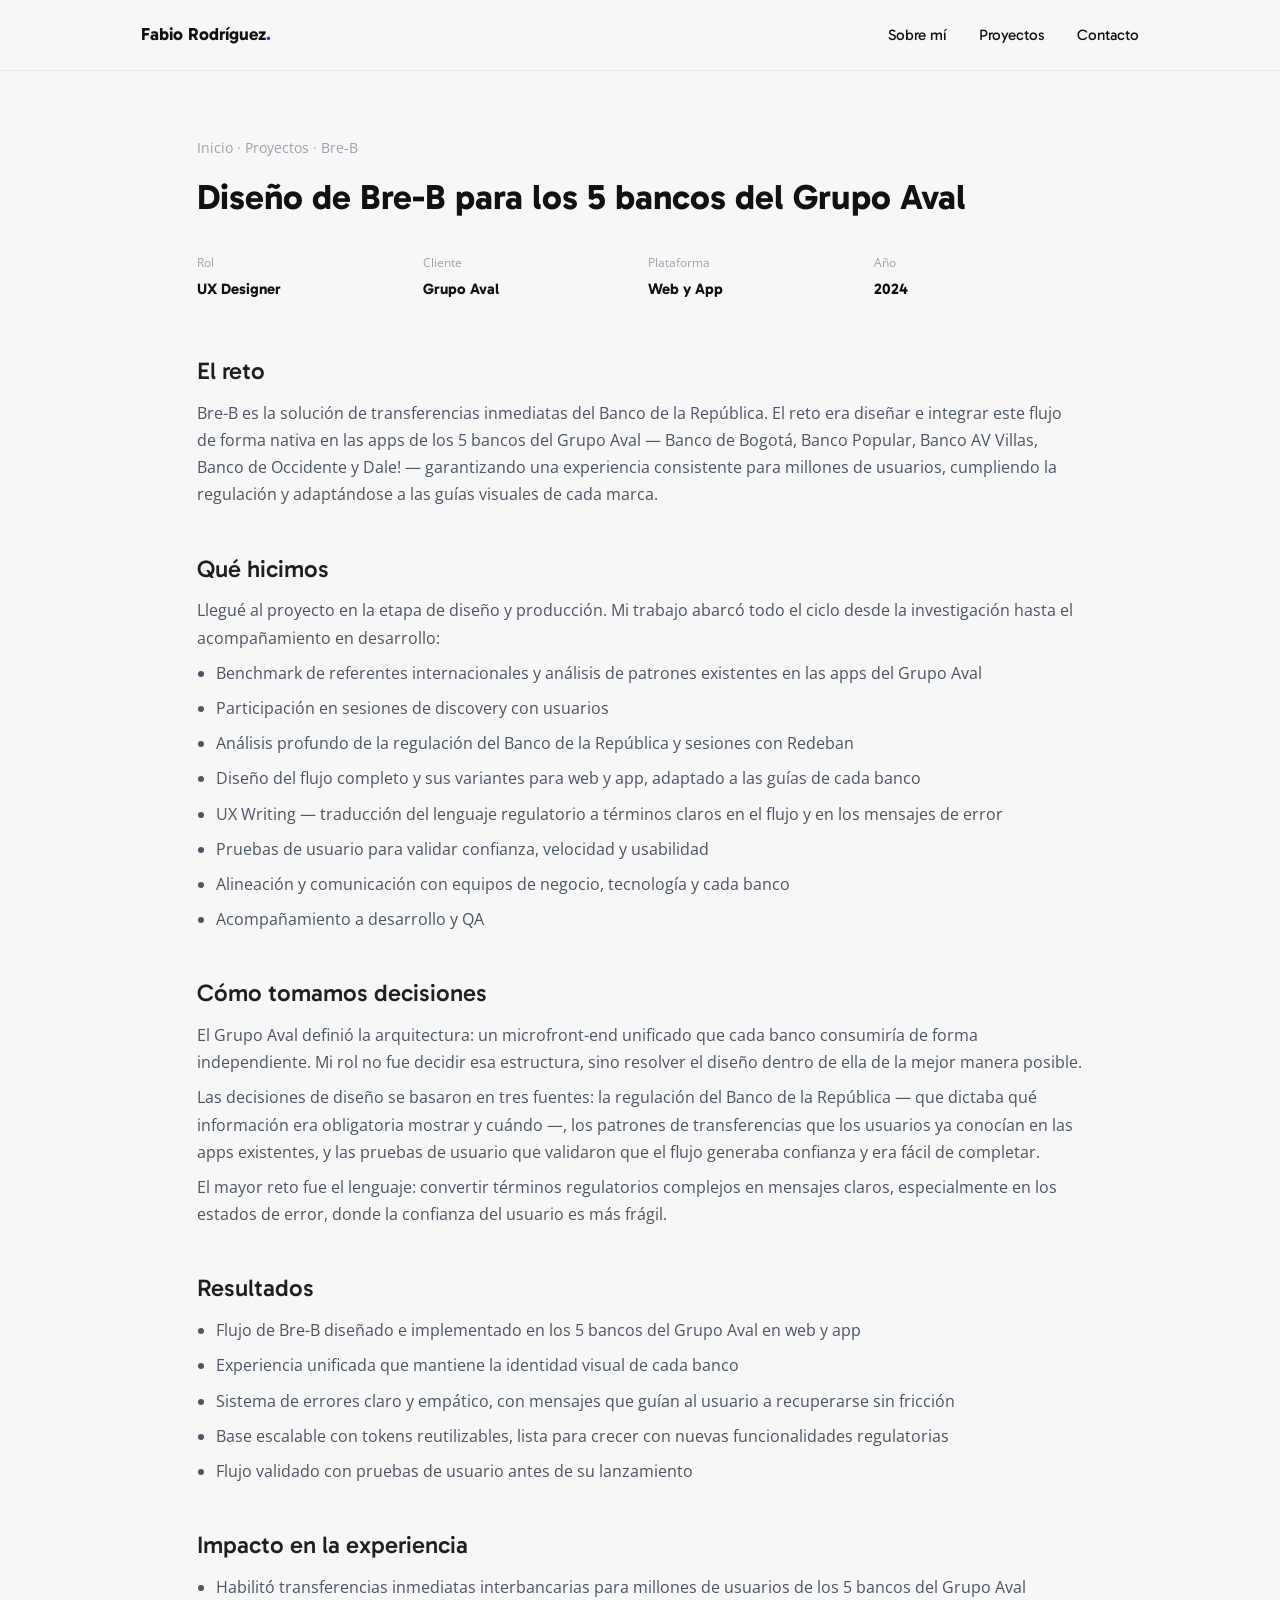
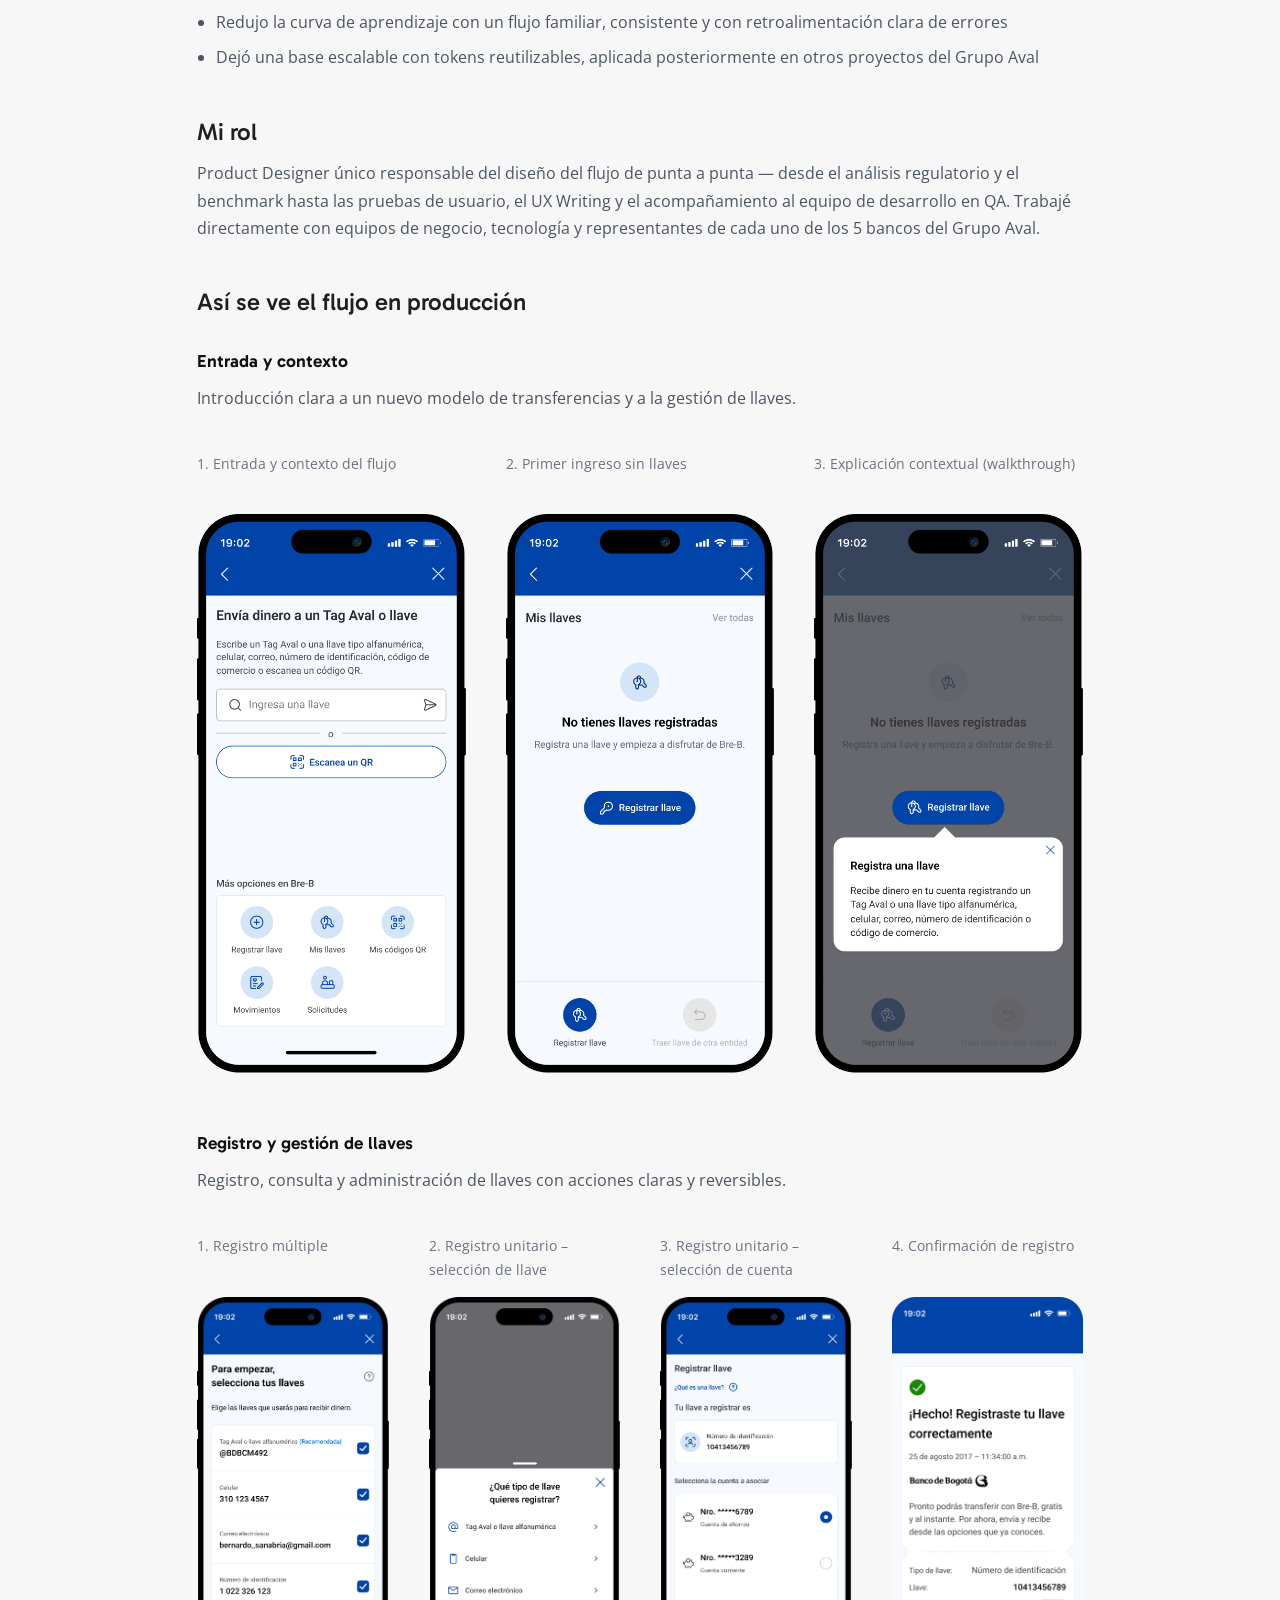
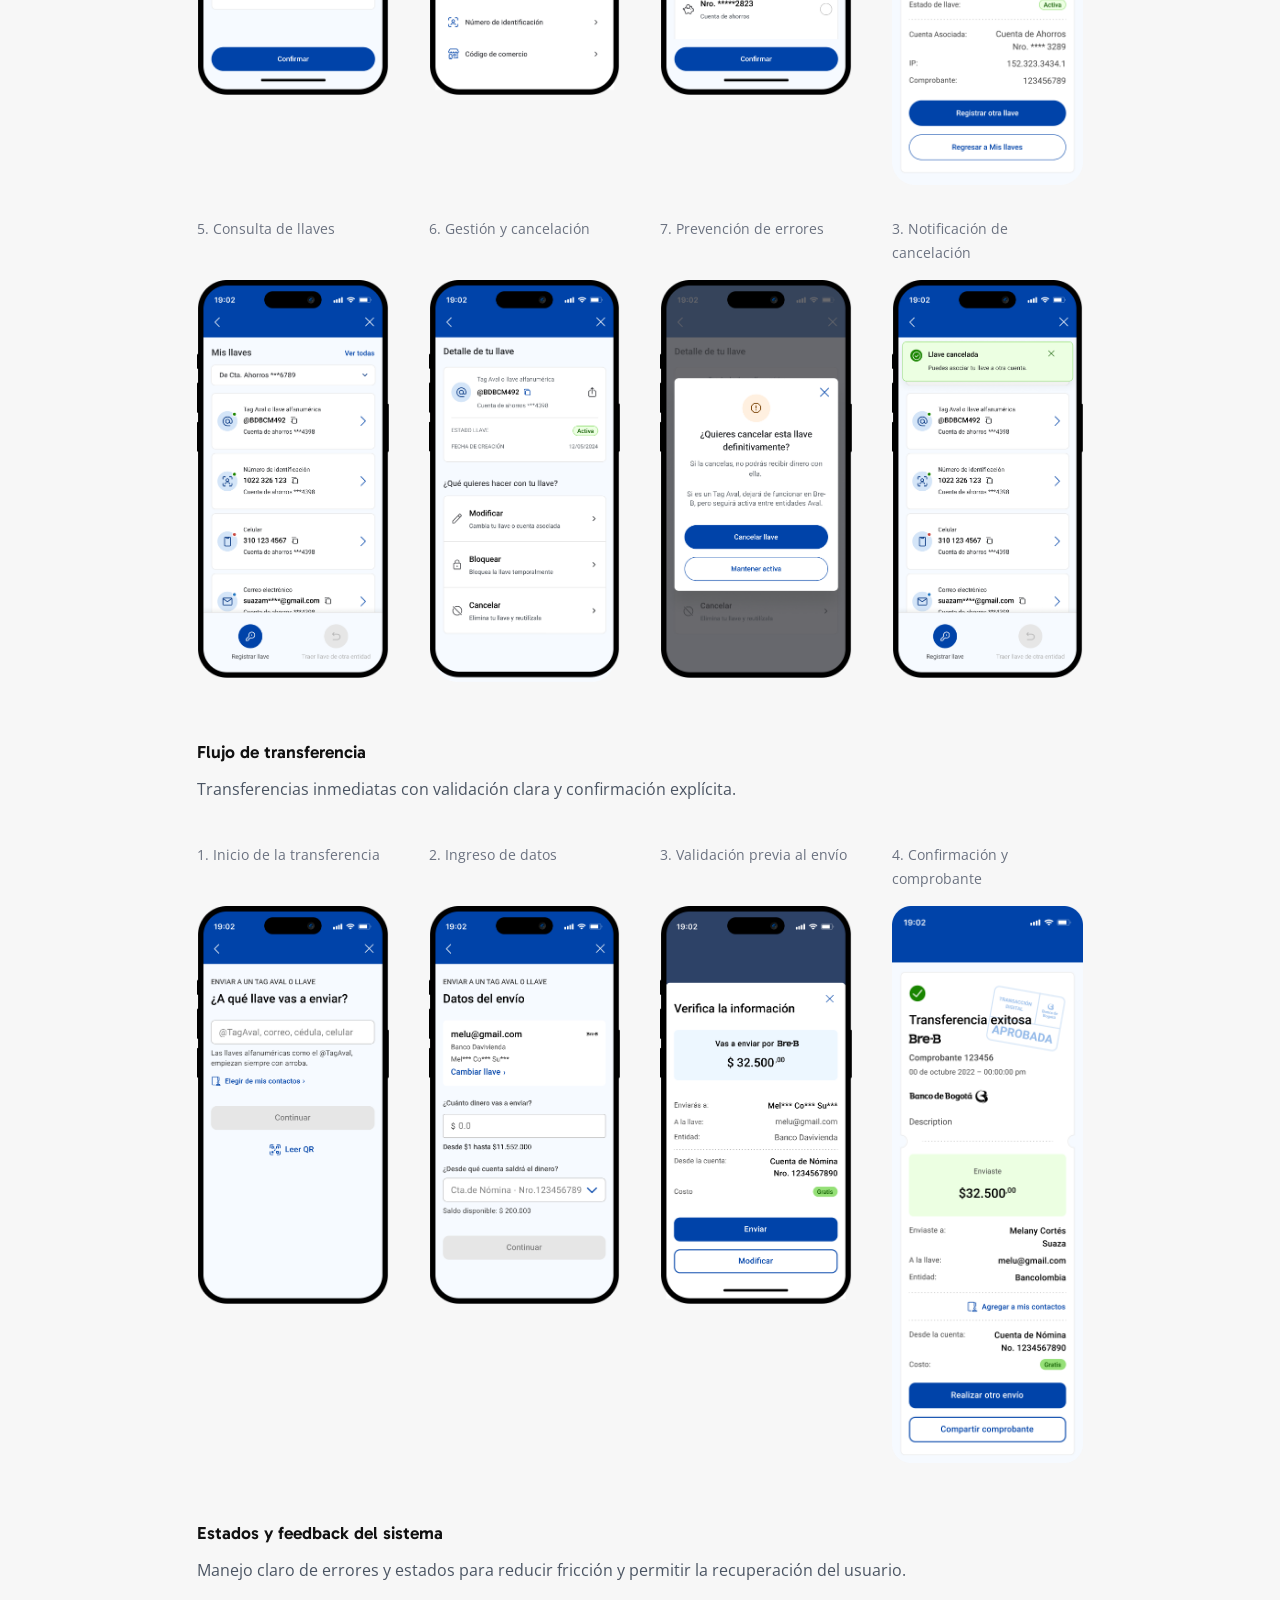
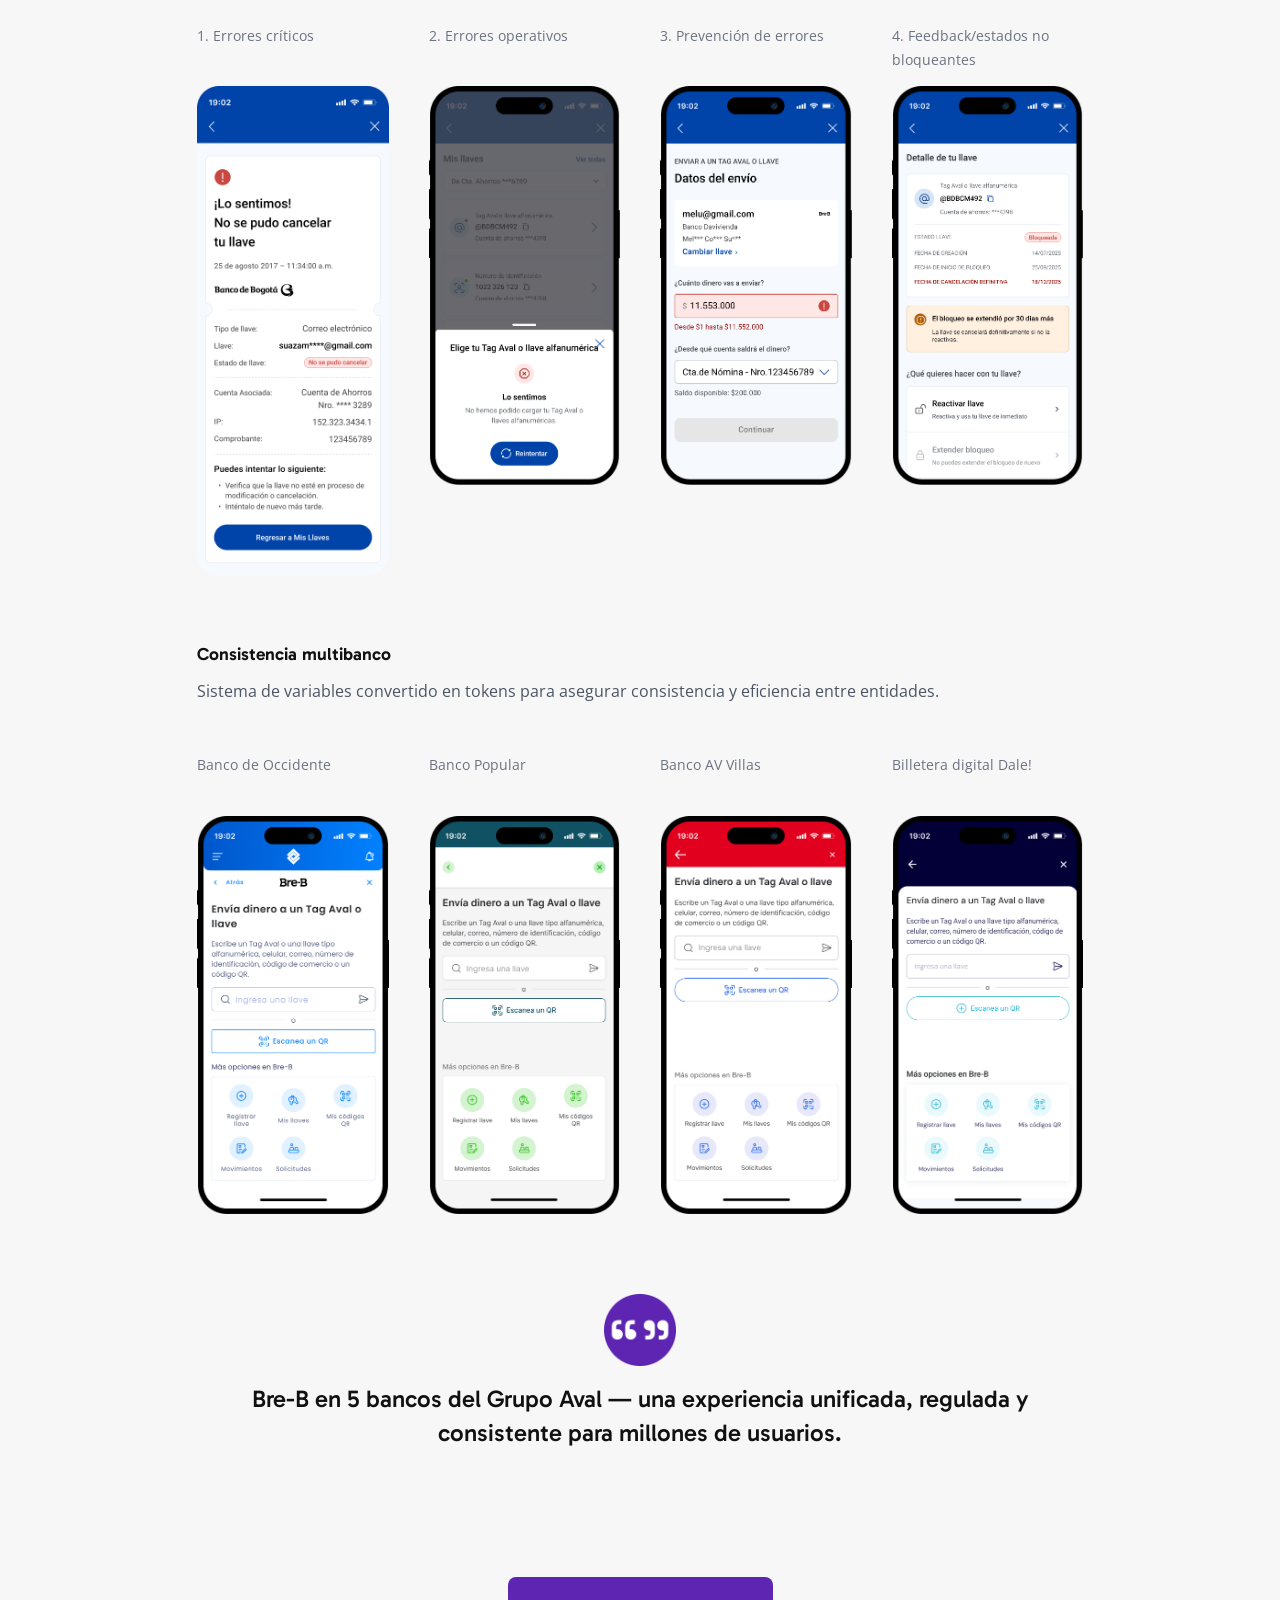
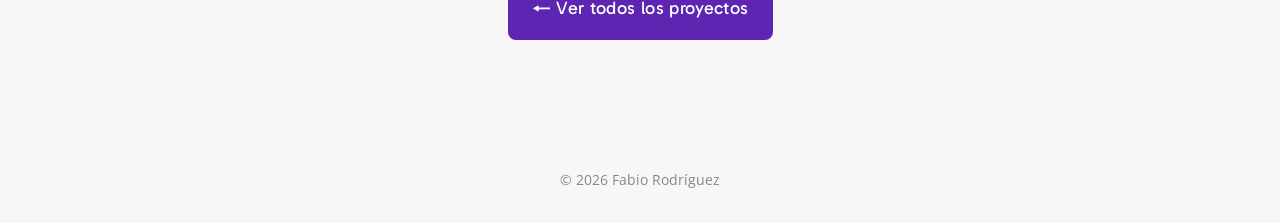
==== breb.html @ 38cc8679 "Add files via upload" ====
<!DOCTYPE html>
<html lang="es">
<head>
  <meta charset="UTF-8">
  <meta name="viewport" content="width=device-width, initial-scale=1.0">
  <title>Diseño de Bre-B para los 5 bancos del Grupo Aval — Fabio Rodríguez</title>
  <link rel="preconnect" href="https://fonts.googleapis.com">
  <link rel="preconnect" href="https://fonts.gstatic.com" crossorigin>
  <link href="https://fonts.googleapis.com/css2?family=Gabarito:wght@400;500;600;700&family=Open+Sans:wght@300;400;500;600&display=swap" rel="stylesheet">
  <link rel="stylesheet" href="estilos.css">
</head>
<body>

  <!-- NAV -->
  <nav>
    <div class="nav-inner">
      <a href="index.html" class="logo">Fabio Rodríguez<span class="punto">.</span></a>
      <button class="menu-toggle" onclick="toggleMenu()" id="menu-btn">
        <span></span>
        <span></span>
        <span></span>
      </button>
      <ul id="nav-menu">
        <li><a href="sobre-mi.html">Sobre mí</a></li>
        <li><a href="index.html#proyectos">Proyectos</a></li>
        <li><a href="contacto.html">Contacto</a></li>
      </ul>
    </div>
  </nav>

  <!-- PROYECTO -->
<section class="proyecto">
  <div class="proyecto-inner">

    <!-- TÍTULO -->
    <div class="proyecto-header">
      <p class="breadcrumb">Inicio · Proyectos · Bre-B</p>
      <h1>Diseño de Bre-B para los 5 bancos del Grupo Aval</h1>
    </div>

    <!-- META -->
    <div class="proyecto-meta">
      <div><span>Rol</span><strong>UX Designer</strong></div>
      <div><span>Cliente</span><strong>Grupo Aval</strong></div>
      <div><span>Plataforma</span><strong>Web y App</strong></div>
      <div><span>Año</span><strong>2024</strong></div>
    </div>

    <!-- SECCIONES -->
    <div class="proyecto-contenido">

      <section>
        <h2>El reto</h2>
        <p>
          Bre-B es la solución de transferencias inmediatas del Banco de la República. El reto era diseñar e integrar este flujo de forma nativa en las apps de los 5 bancos del Grupo Aval — Banco de Bogotá, Banco Popular, Banco AV Villas, Banco de Occidente y Dale! — garantizando una experiencia consistente para millones de usuarios, cumpliendo la regulación y adaptándose a las guías visuales de cada marca.
        </p>
      </section>

      <section>
        <h2>Qué hicimos</h2>
        <p>Llegué al proyecto en la etapa de diseño y producción. Mi trabajo abarcó todo el ciclo desde la investigación hasta el acompañamiento en desarrollo:</p>
        <ul>
          <li>Benchmark de referentes internacionales y análisis de patrones existentes en las apps del Grupo Aval</li>
          <li>Participación en sesiones de discovery con usuarios</li>
          <li>Análisis profundo de la regulación del Banco de la República y sesiones con Redeban</li>
          <li>Diseño del flujo completo y sus variantes para web y app, adaptado a las guías de cada banco</li>
          <li>UX Writing — traducción del lenguaje regulatorio a términos claros en el flujo y en los mensajes de error</li>
          <li>Pruebas de usuario para validar confianza, velocidad y usabilidad</li>
          <li>Alineación y comunicación con equipos de negocio, tecnología y cada banco</li>
          <li>Acompañamiento a desarrollo y QA</li>
        </ul>
      </section>

      <section>
        <h2>Cómo tomamos decisiones</h2>
        <p>El Grupo Aval definió la arquitectura: un microfront-end unificado que cada banco consumiría de forma independiente. Mi rol no fue decidir esa estructura, sino resolver el diseño dentro de ella de la mejor manera posible.</p>
        <p>Las decisiones de diseño se basaron en tres fuentes: la regulación del Banco de la República — que dictaba qué información era obligatoria mostrar y cuándo —, los patrones de transferencias que los usuarios ya conocían en las apps existentes, y las pruebas de usuario que validaron que el flujo generaba confianza y era fácil de completar.</p>
        <p>El mayor reto fue el lenguaje: convertir términos regulatorios complejos en mensajes claros, especialmente en los estados de error, donde la confianza del usuario es más frágil.</p>
      </section>

      <section>
        <h2>Resultados</h2>
        <ul>
          <li>Flujo de Bre-B diseñado e implementado en los 5 bancos del Grupo Aval en web y app</li>
          <li>Experiencia unificada que mantiene la identidad visual de cada banco</li>
          <li>Sistema de errores claro y empático, con mensajes que guían al usuario a recuperarse sin fricción</li>
          <li>Base escalable con tokens reutilizables, lista para crecer con nuevas funcionalidades regulatorias</li>
          <li>Flujo validado con pruebas de usuario antes de su lanzamiento</li>
        </ul>
      </section>

      <section>
        <h2>Impacto en la experiencia</h2>
        <ul>
          <li>Habilitó transferencias inmediatas interbancarias para millones de usuarios de los 5 bancos del Grupo Aval</li>
          <li>Redujo la curva de aprendizaje con un flujo familiar, consistente y con retroalimentación clara de errores</li>
          <li>Dejó una base escalable con tokens reutilizables, aplicada posteriormente en otros proyectos del Grupo Aval</li>
        </ul>
      </section>

      <section>
        <h2>Mi rol</h2>
        <p>Product Designer único responsable del diseño del flujo de punta a punta — desde el análisis regulatorio y el benchmark hasta las pruebas de usuario, el UX Writing y el acompañamiento al equipo de desarrollo en QA. Trabajé directamente con equipos de negocio, tecnología y representantes de cada uno de los 5 bancos del Grupo Aval.</p>
      </section>

      <section>
        <h2>Así se ve el flujo en producción</h2>
        <h4>Entrada y contexto</h4>
        <p>Introducción clara a un nuevo modelo de transferencias y a la gestión de llaves.</p>
      </section>

      <!-- IMAGENES -->
      <div class="row-imagen">
        <section class="proyecto-imagen">
          <p>1. Entrada y contexto del flujo</p>
          <img src="img/breb/breb-1-01-entrada-contexto.png" alt="Pantallas del proyecto Bre-B">
        </section>

        <section class="proyecto-imagen">
          <p>2. Primer ingreso sin llaves</p>
          <img src="img/breb/breb-1-02-primer-ingreso.png" alt="Pantallas del proyecto Bre-B">
        </section>

        <section class="proyecto-imagen">
          <p>3. Explicación contextual (walkthrough)</p>
          <img src="img/breb/breb-1-03-walkthrough.png" alt="Pantallas del proyecto Bre-B">
        </section>
      </div>

      <section>
        <h4>Registro y gestión de llaves</h4>
        <p>Registro, consulta y administración de llaves con acciones claras y reversibles.</p>
      </section>

      <div class="row-imagen">

        <section class="proyecto-imagen">
          <p>1. Registro múltiple</p>
          <img src="img/breb/breb-2-01-registro-multiple.png" alt="Pantallas del proyecto Bre-B">
        </section>

        <section class="proyecto-imagen">
          <p>2. Registro unitario – selección de llave</p>
          <img src="img/breb/breb-2-02-registro-unitario–seleccion.png" alt="Pantallas del proyecto Bre-B">
        </section>

        <section class="proyecto-imagen">
          <p>3. Registro unitario – selección de cuenta</p>
          <img src="img/breb/breb-2-03-registro-unitario–cuenta.png" alt="Pantallas del proyecto Bre-B">
        </section>

        <section class="proyecto-imagen">
          <p>4. Confirmación de registro</p>
          <img src="img/breb/breb-2-04-confirmacion-registro.png" alt="Pantallas del proyecto Bre-B">
        </section>

      </div>

      <div class="row-imagen">

        <section class="proyecto-imagen">
          <p>5. Consulta de llaves</p>
          <img src="img/breb/breb-2-05-consulta-llaves.png" alt="Pantallas del proyecto Bre-B">
        </section>

        <section class="proyecto-imagen">
          <p>6. Gestión y cancelación</p>
          <img src="img/breb/breb-2-06-gestion-cancelacion.png" alt="Pantallas del proyecto Bre-B">
        </section>

        <section class="proyecto-imagen">
          <p>7. Prevención de errores</p>
          <img src="img/breb/breb-2-07-prevencion-cancelacion.png" alt="Pantallas del proyecto Bre-B">
        </section>

        <section class="proyecto-imagen">
          <p>3. Notificación de cancelación</p>
          <img src="img/breb/breb-2-08-confirmacion-cancelacion.png" alt="Pantallas del proyecto Bre-B">
        </section>

      </div>

      <section>
        <h4>Flujo de transferencia</h4>
        <p>Transferencias inmediatas con validación clara y confirmación explícita.</p>
      </section>

      <div class="row-imagen">

        <section class="proyecto-imagen">
          <p>1. Inicio de la transferencia</p>
          <img src="img/breb/breb-3-01-inicio-transferencia.png" alt="Pantallas del proyecto Bre-B">
        </section>

        <section class="proyecto-imagen">
          <p>2. Ingreso de datos</p>
          <img src="img/breb/breb-3-02-ingreso-datos.png" alt="Pantallas del proyecto Bre-B">
        </section>

        <section class="proyecto-imagen">
          <p>3. Validación previa al envío</p>
          <img src="img/breb/breb-3-03-validacion-envio.png" alt="Pantallas del proyecto Bre-B">
        </section>

        <section class="proyecto-imagen">
          <p>4. Confirmación y comprobante</p>
          <img src="img/breb/breb-3-04-confirmacion-envio.png" alt="Pantallas del proyecto Bre-B">
        </section>

      </div>

      <section>
        <h4>Estados y feedback del sistema</h4>
        <p>Manejo claro de errores y estados para reducir fricción y permitir la recuperación del usuario.</p>
      </section>

      <div class="row-imagen">

        <section class="proyecto-imagen">
          <p>1. Errores críticos</p>
          <img src="img/breb/breb-4-01-error-critico.png" alt="Pantallas del proyecto Bre-B">
        </section>

        <section class="proyecto-imagen">
          <p>2. Errores operativos</p>
          <img src="img/breb/breb-4-02-error-operativo.png" alt="Pantallas del proyecto Bre-B">
        </section>

        <section class="proyecto-imagen">
          <p>3. Prevención de errores</p>
          <img src="img/breb/breb-4-03-prevencion-error.png" alt="Pantallas del proyecto Bre-B">
        </section>

        <section class="proyecto-imagen">
          <p>4. Feedback/estados no bloqueantes</p>
          <img src="img/breb/breb-4-04-feedback.png" alt="Pantallas del proyecto Bre-B">
        </section>

        <section>
        <h4>Consistencia multibanco</h4>
        <p>Sistema de variables convertido en tokens para asegurar consistencia y eficiencia entre entidades.</p>
      </section>

      <div class="row-imagen">

        <section class="proyecto-imagen">
          <p>Banco de Occidente</p>
          <img src="img/breb/breb-5-01-occidente.png" alt="Pantallas del proyecto Bre-B">
        </section>

        <section class="proyecto-imagen">
          <p>Banco Popular</p>
          <img src="img/breb/breb-5-02-popular.png" alt="Pantallas del proyecto Bre-B">
        </section>

        <section class="proyecto-imagen">
          <p>Banco AV Villas</p>
          <img src="img/breb/breb-5-03-av-villas.png" alt="Pantallas del proyecto Bre-B">
        </section>

        <section class="proyecto-imagen">
          <p>Billetera digital Dale!</p>
          <img src="img/breb/breb-5-04-dale.png" alt="Pantallas del proyecto Bre-B">
        </section>

      </div>

    </div>

    <div class="proyecto-quote">
      <img src="img/comillas.png" alt="comillas" style="width: 72px;">
      <h3>Bre-B en 5 bancos del Grupo Aval — una experiencia unificada, regulada y consistente para millones de usuarios.</h3>
    </div>

    <!-- CTA -->
    <div class="proyecto-cta">
      <a href="index.html#proyectos" class="btn">← Ver todos los proyectos</a>
    </div>

  </div>
</section>

  <!-- FOOTER -->
  <footer>
    <p>© 2026 Fabio Rodríguez</p>
  </footer>

  <script>
    function toggleMenu() {
      const menu = document.getElementById('nav-menu');
      const btn = document.getElementById('menu-btn');
      menu.classList.toggle('abierto');
      btn.classList.toggle('activo');
    }
  </script>

</body>
</html>
---- estilos.css ----
*, *::before, *::after {
  box-sizing: border-box;
  margin: 0;
  padding: 0;
}

:root {
  --fondo: #F7F7F7;
  --texto: #111111;
  --acento: #5D25B1;
  --fuente-titulo: 'Gabarito', sans-serif;
  --fuente-cuerpo: 'Open Sans', sans-serif;
}

body {
  background-color: var(--fondo);
  color: var(--texto);
  font-family: var(--fuente-cuerpo);
  font-size: 16px;
  line-height: 1.7;
  padding-top: 72px;
}

/* NAV */
nav {
  position: fixed;
  top: 0;
  left: 0;
  right: 0;
  background: var(--fondo);
  border-bottom: 1px solid #E5E7EB;
  z-index: 100;
}

.nav-inner {
  display: flex;
  justify-content: space-between;
  align-items: center;
  padding: 1.25rem 5%;
  max-width: 1126px;
  margin: 0 auto;
}

.logo {
  font-family: var(--fuente-titulo);
  font-weight: 700;
  font-size: 1.1rem;
  color: var(--texto);
  text-decoration: none;
}

.punto {
  color: var(--acento);
}

nav ul {
  list-style: none;
  display: flex;
  gap: 2rem;
}

nav ul a {
  text-decoration: none;
  color: var(--texto);
  font-size: 0.95rem;
  font-family: var(--fuente-titulo);
  font-weight: 400;
}

nav ul a:hover {
  color: var(--acento);
}

/* HERO */
.hero {
  padding: 2rem 5% 0;
  max-width: 1126px;
  margin: 0 auto;
}

.hero-card {
  background: #F0FAFF;
  border: 1px solid #E5E7EB;
  border-radius: 16px;
  box-shadow: 0px 4px 16px 0px rgba(0, 0, 0, 0.04);
  display: flex;
  align-items: flex-start;
  justify-content: space-between;
  padding: 40px 48px;
  gap: 2rem;
  margin-bottom: 24px;
}

.hero-texto {
  max-width: 620px;
}

.hero-texto h1 {
  font-family: var(--fuente-titulo);
  font-size: 2.5rem;
  font-weight: 700;
  line-height: 1.2;
  margin-bottom: 16px;
}

.hero-texto h1 span {
  color: var(--acento);
}

.hero-texto p {
  font-size: 1rem;
  color: #4B5563;
  margin-bottom: 40px;
  max-width: 540px;
}

.hero-foto img {
  width: 140px;
  height: 140px;
  border-radius: 50%;
  object-fit: cover;
}

.btn {
  display: inline-flex;
  align-items: center;
  gap: 24px;
  padding: 16px 24px;
  background: var(--acento);
  color: #fff;
  border-radius: 8px;
  text-decoration: none;
  font-family: var(--fuente-titulo);
  font-size: 18px;
  font-weight: 400;
  letter-spacing: 0.02em;
  transition: opacity 0.2s;
  white-space: nowrap;
}

.btn:hover {
  opacity: 0.85;
}

/* PILLS */
.pills {
  display: flex;
  gap: 1rem;
  padding: 0 5% 3rem;
  max-width: 1126px;
  margin: 0 auto;
}

.pill {
  flex: 1;
  background: #fff;
  border-radius: 12px;
  border: 1px solid #E5E7EB;
  box-shadow: 0px 4px 16px 0px rgba(0, 0, 0, 0.04);
  padding: 1.25rem 1.5rem;
  display: flex;
  flex-direction: column;
  gap: 0.25rem;
  text-align: center;
  line-height: 1.2;
}

.pill strong {
  font-family: var(--fuente-titulo);
  font-size: 32px;
  font-weight: 600;
  color: var(--acento);
}

.pill span {
  font-family: var(--fuente-titulo);
  font-size: 18px;
  font-weight: 300;
  color: #5C667B;
}

/* LOGOS */
.logos {
  display: flex;
  align-items: center;
  justify-content: center;
  gap: 3rem;
  padding: 2rem 5%;
  max-width: 1126px;
  margin: 0 auto;
  filter: grayscale(100%);
  opacity: 0.6;
}

.logos img {
  object-fit: contain;
}

.logo-aval {
  height: 32px;
}

.logo-bogota {
  height: 32px;
}

.logo-davivienda {
  height: 22px;
}

.logo-bolivar {
  height: 40px;
}

.logo-jelpit {
  height: 44px;
}

/* PROYECTOS */
.proyectos {
  padding: 4rem 5%;
  max-width: 1126px;
  margin: 0 auto;
}

.proyectos h2 {
  font-family: var(--fuente-titulo);
  font-size: 40px;
  font-weight: 700;
  text-align: center;
  margin-bottom: 0.5rem;
}

.subtitulo-seccion {
  text-align: center;
  color: #6B7280;
  font-size: 18px;
  margin-bottom: 2.5rem;
}

.grid-proyectos {
  display: grid;
  grid-template-columns: repeat(2, 1fr);
  gap: 1.5rem;
}

.card {
  background: #fff;
  border-radius: 12px;
  border: 1px solid #E5E7EB;
  overflow: hidden;
}

.card-imagen {
  width: 100%;
  height: 340px;
  display: flex;
  align-items: center;
  justify-content: center;
  overflow: hidden;
}

.card-imagen img {
  width: 100%;
  height: 100%;
  object-fit: cover;
}

.card-link-wrapper {
  text-decoration: none;
  color: inherit;
  display: block;
}

.card-link-wrapper:hover .card {
  border-color: var(--acento);
  transition: border-color 0.2s;
}

.card-contenido {
  padding: 1.5rem;
  display: flex;
  flex-direction: column;
  gap: 0.75rem;
}

.card-contenido h3 {
  font-family: var(--fuente-titulo);
  font-size: 1.725rem;
  font-weight: 700;
  color: var(--texto);
  line-height: 1.3;
}

.card-contenido p {
  font-size: 1rem;
  color: #6B7280;
  line-height: 1.6;
}

.pills-card {
  display: flex;
  flex-wrap: wrap;
  gap: 0.5rem;
}

.pill-tag {
  font-size: 0.75rem;
  padding: 4px 10px;
  border-radius: 20px;
  border: 1px solid #E5E7EB;
  color: var(--texto);
  background: #fff;
}

.card-link {
  font-size: 0.875rem;
  color: var(--acento);
  text-decoration: none;
  font-weight: 500;
  margin-top: 0.25rem;
}

.card-link:hover {
  text-decoration: underline;
}

.seccion-con-imagen {
  display: flex;
  align-items: flex-start;
  gap: 2rem;
}

.seccion-con-imagen img {
  height: auto;
  width: 100%;
}

.seccion-texto {
  flex: 1;
}

/* CONTACTO */
.contacto {
  padding: 4rem 5%;
  max-width: 1126px;
  margin: 0 auto;
  text-align: center;
}

.contacto h2 {
  font-family: var(--fuente-titulo);
  font-size: 1.75rem;
  font-weight: 700;
}

/* FOOTER */
footer {
  text-align: center;
  padding: 2rem;
  font-size: 0.85rem;
  color: #888;
}

/* HAMBURGUESA */
.menu-toggle {
  display: none;
  flex-direction: column;
  gap: 5px;
  cursor: pointer;
  background: none;
  border: none;
  padding: 4px;
}

.menu-toggle span {
  width: 24px;
  height: 2px;
  background: var(--texto);
  border-radius: 2px;
  transition: all 0.3s;
}

/* SOBRE MÍ */
.sobre-mi {
  padding: 4rem 5%;
  max-width: 1126px;
  margin: 0 auto;
}

.sobre-mi-inner {
  display: flex;
  gap: 4rem;
  align-items: flex-start;
}

.sobre-mi-foto img {
  width: 200px;
  height: 200px;
  border-radius: 50%;
  object-fit: cover;
}

.sobre-mi-texto {
  display: flex;
  flex-direction: column;
  gap: 1rem;
}

.sobre-mi-texto h1 {
  font-family: var(--fuente-titulo);
  font-size: 2.5rem;
  font-weight: 700;
  line-height: 1.2;
}

.sobre-mi-tagline {
  font-family: var(--fuente-titulo);
  font-size: 1.25rem;
  font-weight: 600;
  color: var(--acento);
}

.sobre-mi-texto p {
  font-size: 1rem;
  color: #4B5563;
  line-height: 1.7;
}

/* PROYECTO */
.proyecto {
  padding: 4rem 5%;
}

.proyecto-inner {
  max-width: 886px;
  margin: 0 auto;
}

/* HEADER */
.proyecto-header {
  margin-bottom: 2rem;
}

.breadcrumb {
  font-size: 0.85rem;
  color: #9CA3AF;
  margin-bottom: 1rem;
}

.proyecto-header h1 {
  font-family: var(--fuente-titulo);
  font-size: 2.2rem;
  line-height: 1.3;
}

/* META */
.proyecto-meta {
  display: grid;
  grid-template-columns: repeat(4, 1fr);
  gap: 1rem;
  margin-bottom: 3rem;
}

.proyecto-meta div {
  display: flex;
  flex-direction: column;
  gap: 0.25rem;
}

.proyecto-meta span {
  font-size: 0.75rem;
  color: #9CA3AF;
}

.proyecto-meta strong {
  font-family: var(--fuente-titulo);
  font-size: 0.95rem;
}

/* RESULTADOS */
.resultados-wrapper {
  display: flex;
  flex-direction: column;
  gap: 1rem;
  margin-bottom: 3rem;
}

.resultados-grid {
  display: grid;
  grid-template-columns: repeat(3, 1fr);
  gap: 1rem;
}

.resultados-grid--4 {
  grid-template-columns: repeat(4, 1fr);
}

.resultados-fila-2 {
  display: grid;
  grid-template-columns: repeat(2, 1fr);
  gap: 1rem;
}

.resultado-card {
  background: #fff;
  border: 1px solid #E5E7EB;
  border-radius: 12px;
  padding: 1.25rem 1.5rem;
  display: flex;
  flex-direction: column;
  gap: 0.25rem;
}

.resultado-label {
  font-family: var(--fuente-cuerpo);
  font-size: 20px;
  font-weight: 600;
  color: var(--texto);
}

.resultado-numero {
  font-family: var(--fuente-titulo);
  font-size: 40px;
  font-weight: 700;
  color: var(--acento);
  line-height: 1.1;
}

.resultado-detalle {
  font-family: var(--fuente-cuerpo);
  font-size: 14px;
  color: #6B7280;
}

.resultado-card--texto .resultado-texto {
  font-family: var(--fuente-titulo);
  font-size: 22px;
  font-weight: 600;
  color: var(--texto);
  line-height: 1.3;
}

/* SUBTÍTULO PROYECTO */
.proyecto-subtitulo {
  font-family: var(--fuente-titulo);
  font-size: 1.25rem;
  font-weight: 500;
  color: #6B7280;
  margin-bottom: 1rem;
  margin-top: 0.5rem;
}

/* CONTENIDO */
.proyecto-contenido {
  display: flex;
  flex-direction: column;
  gap: 2.0rem;
}

.proyecto-contenido h2 {
  font-family: var(--fuente-titulo);
  font-size: 24px;
  font-weight: 500;
  color: #1F1F1F;
  margin-bottom: 0.5rem;
}

.proyecto-contenido h4 {
  font-family: var(--fuente-titulo);
  font-size: 1.1rem;
  font-weight: 600;
  margin-top: 1.5rem;
  margin-bottom: 0.5rem;
  color: var(--texto);
}

.proyecto-contenido p {
  color: #4B5563;
  margin-bottom: 0.5em;
}

.proyecto-contenido ul {
  padding-left: 1.2rem;
  color: #4B5563;
}

.proyecto-contenido li {
  margin-bottom: 0.5rem;
}

/* IMAGEN */
.proyecto-imagen img {
  width: 100%;
  border-radius: 12px;
  border: none;
}

.proyecto-imagen {
  display: flex;
  flex-direction: column;
  gap: 0.5rem;
  flex: 1;
}

.proyecto-imagen p {
  font-size: 14px;
  color: #6B7280;
  min-height: 3.4em;
}

.row-imagen {
  display: flex;
  flex-direction: row;
  flex-wrap: wrap;
  gap: 40px;
}

.img-lateral {
  height: 232px;
  width: auto;
  flex-shrink: 0;
  max-width: 446px;
}

/* QUOTE */
.proyecto-quote {
  display: flex;
  flex-direction: column;
  align-items: center;
  text-align: center;
  gap: 1rem;
  margin-top: 3rem;
}

.proyecto-quote h3 {
  font-family: var(--fuente-titulo);
  font-size: 24px;
  font-weight: 500;
  line-height: 1.4;
}

/* CTA */
.proyecto-cta {
  margin-top: 4rem;
  text-align: center;
  padding: 2rem;
}

.proyecto-cta p {
  margin-bottom: 1.5rem;
  font-size: 1.1rem;
}

/* RESPONSIVE */
@media (max-width: 768px) {

  /* NAV */
  body {
    padding-top: 0px;
  }

  .menu-toggle {
    display: flex;
  }

  nav ul {
    display: none;
    flex-direction: column;
    gap: 1rem;
    position: absolute;
    top: 64px;
    left: 0;
    right: 0;
    background: var(--fondo);
    padding: 1.5rem 5%;
    border-bottom: 1px solid #E5E7EB;
    z-index: 100;
  }

  nav ul.abierto {
    display: flex;
  }

  nav {
    position: sticky;
    top: 0;
  }

  /* HERO */
  .hero-card {
    flex-direction: column;
    align-items: center;
    text-align: center;
    padding: 2rem 1.5rem;
  }

  .hero-foto {
    order: 1;
    margin-top: 0;
    margin-bottom: 1.5rem;
  }

  .menu-toggle.activo span:nth-child(1) {
    transform: translateY(7px) rotate(45deg);
  }

  .menu-toggle.activo span:nth-child(2) {
    opacity: 0;
  }

  .menu-toggle.activo span:nth-child(3) {
    transform: translateY(-7px) rotate(-45deg);
  }

  .hero-texto {
    order: 2;
  }

  .hero-texto p {
    max-width: 100%;
  }

  /* PILLS */
  .pills {
    flex-direction: column;
  }

  /* LOGOS */
  .logos {
    display: flex;
    flex-direction: column;
    align-items: center;
    gap: 1.5rem;
  }

  .sobre-mi-inner {
    flex-direction: column;
    align-items: center;
    text-align: left;
  }

  /* GRID PROYECTOS */
  .grid-proyectos {
    grid-template-columns: 1fr;
  }

 .row-imagen {
    flex-wrap: wrap;
  }

  .row-imagen .proyecto-imagen {
    flex: 1 1 calc(50% - 20px);
  }

  .seccion-con-imagen { 
    flex-direction: column; 
  }

  .seccion-con-imagen img {
    height: auto;
    width: 100%;
    flex-shrink: 1;
  }

  .proyecto-meta {
    grid-template-columns: 1fr 1fr;
  }

  /* GRID RESULTADOS */
  .resultados-grid {
    grid-template-columns: 1fr;
  }

  .resultados-grid--4 {
    grid-template-columns: 1fr;
  }
  
  .resultados-fila-2 {
    grid-template-columns: 1fr;
  }

  /* PROYECTO */
  .img-lateral {
    height: auto;
    width: 100%;
  }

}
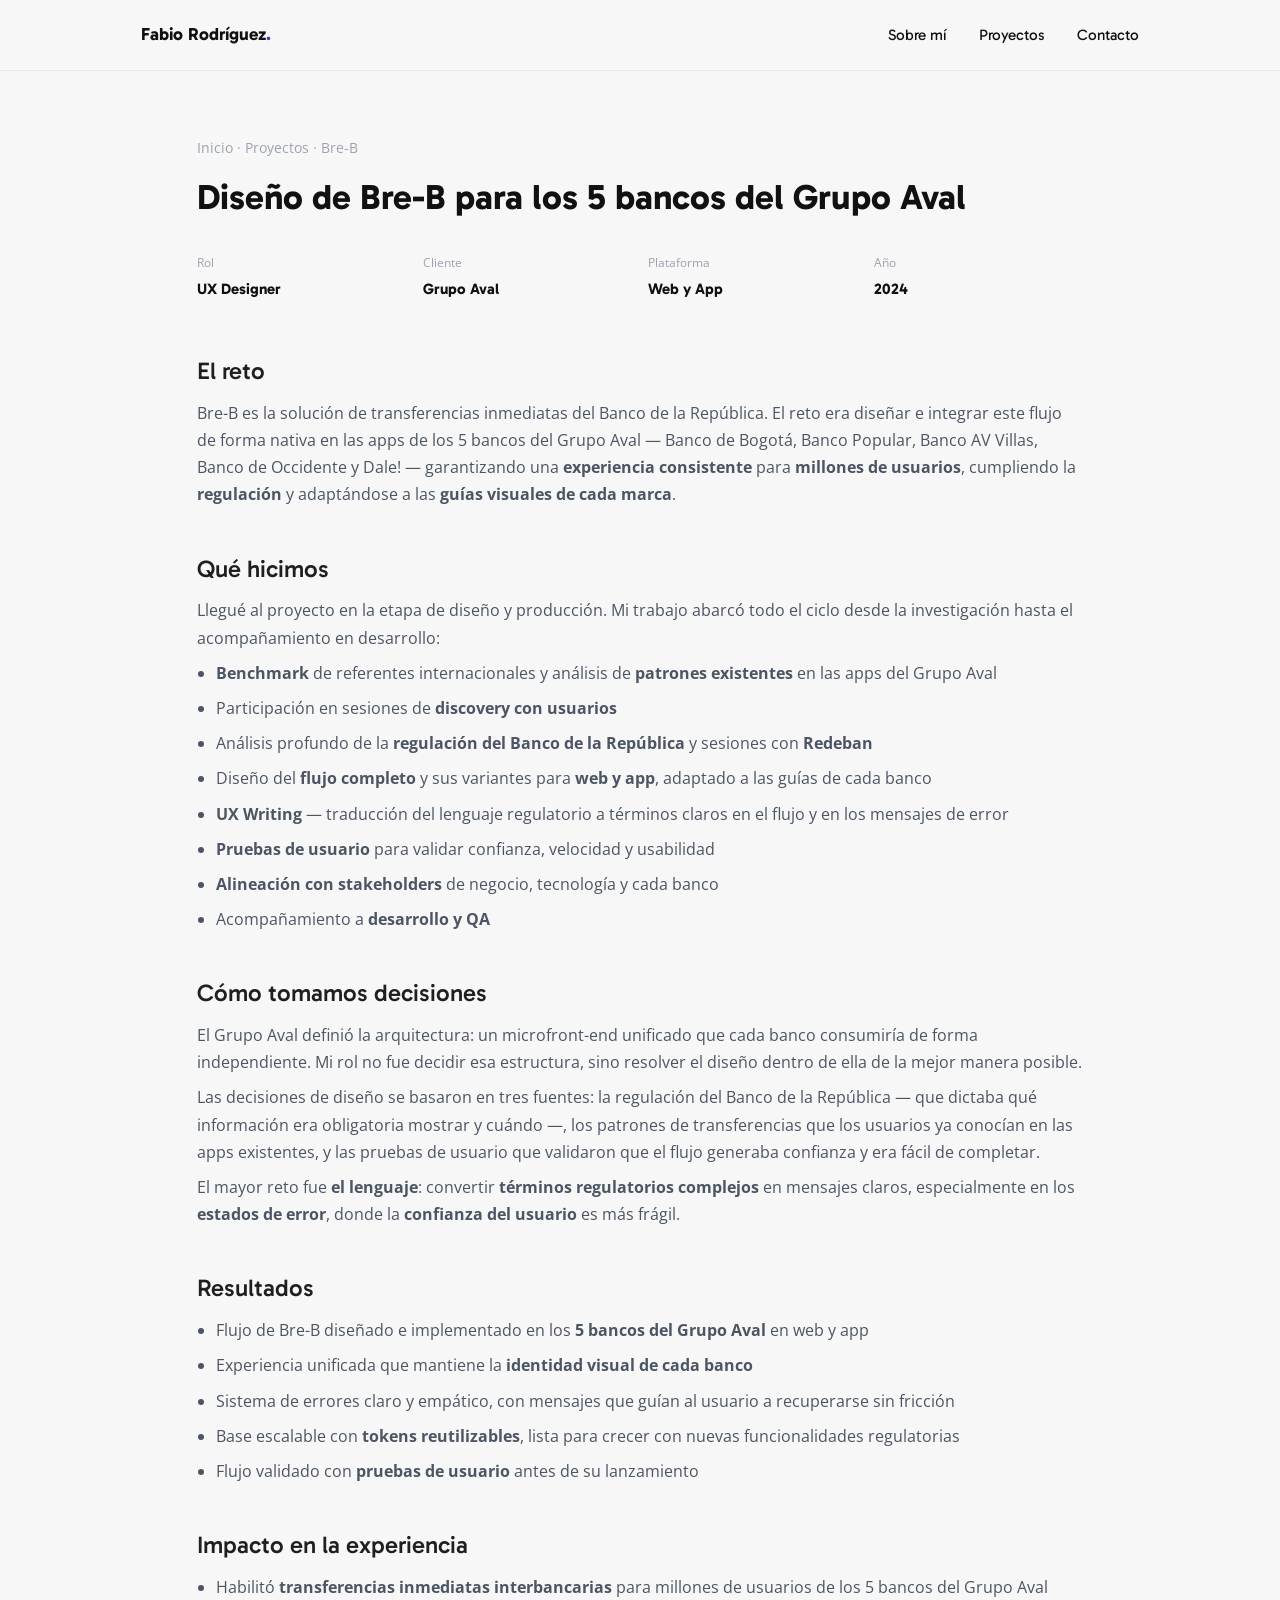
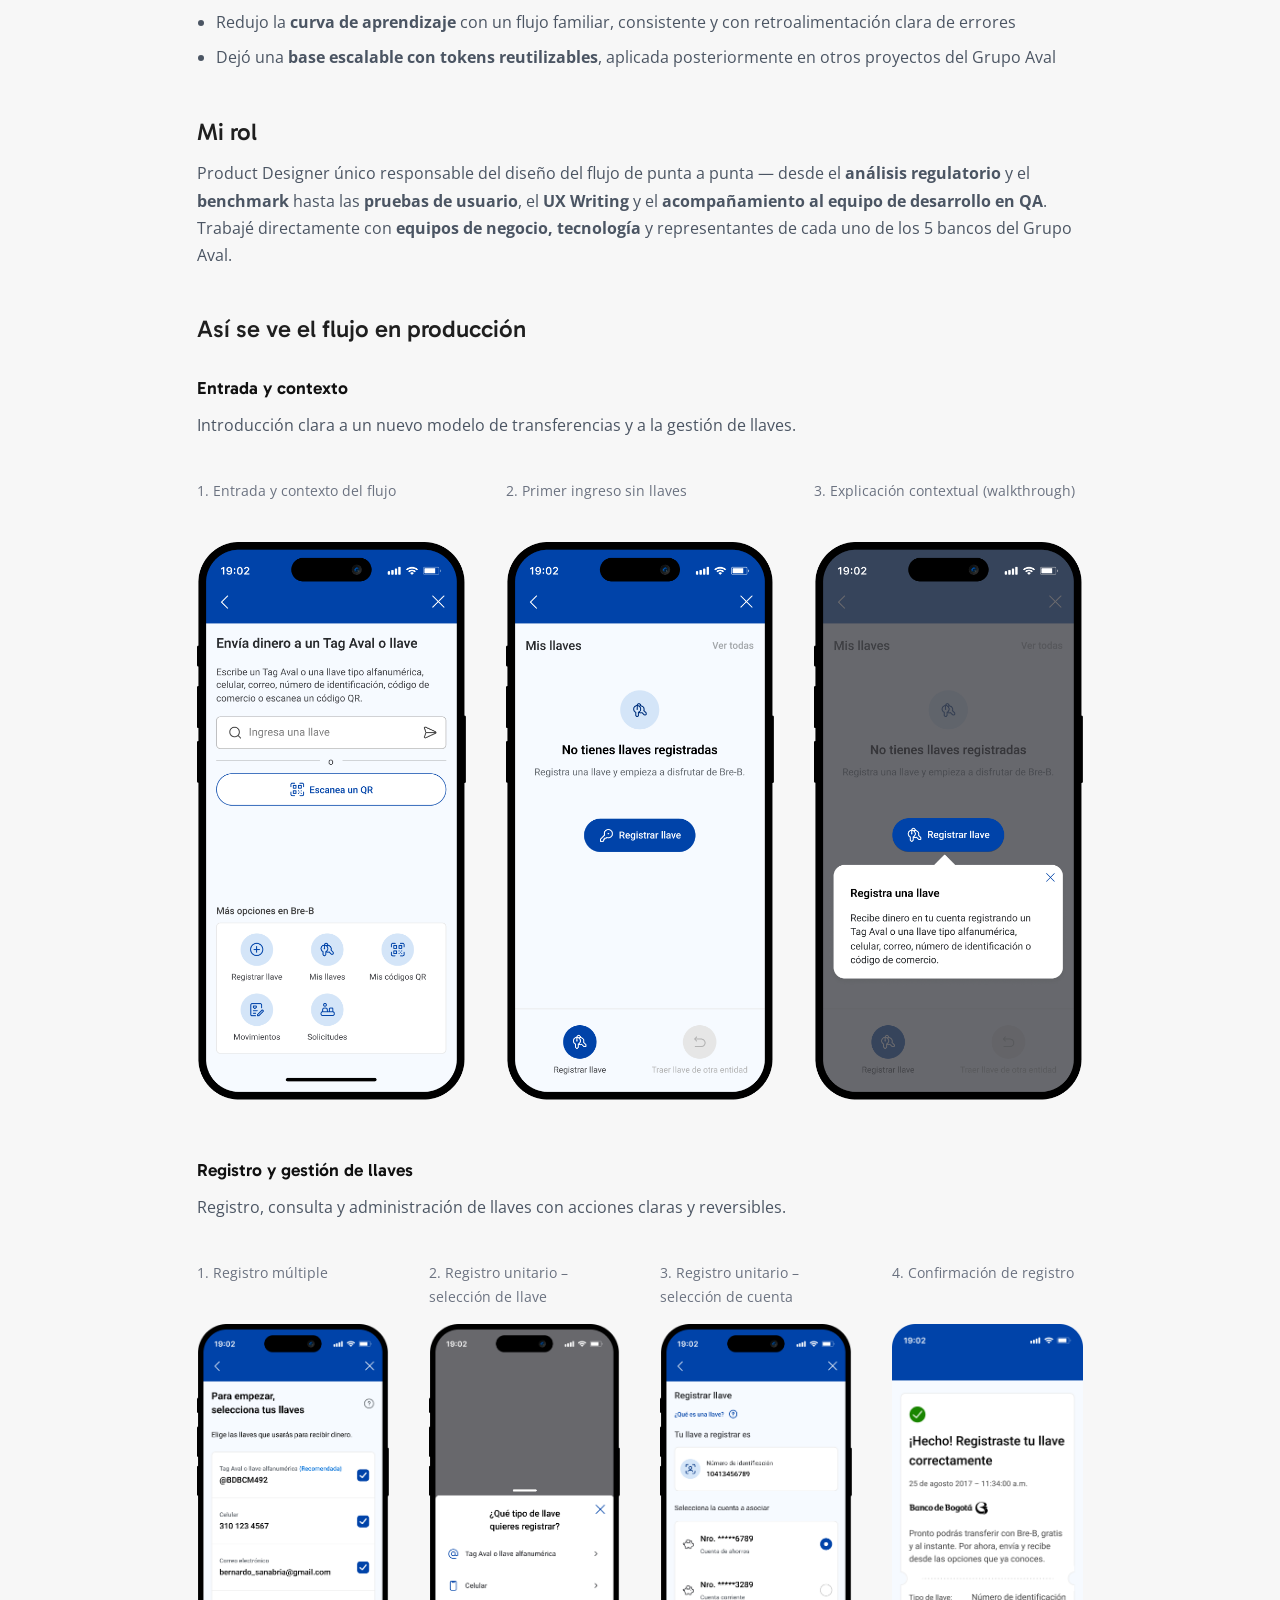
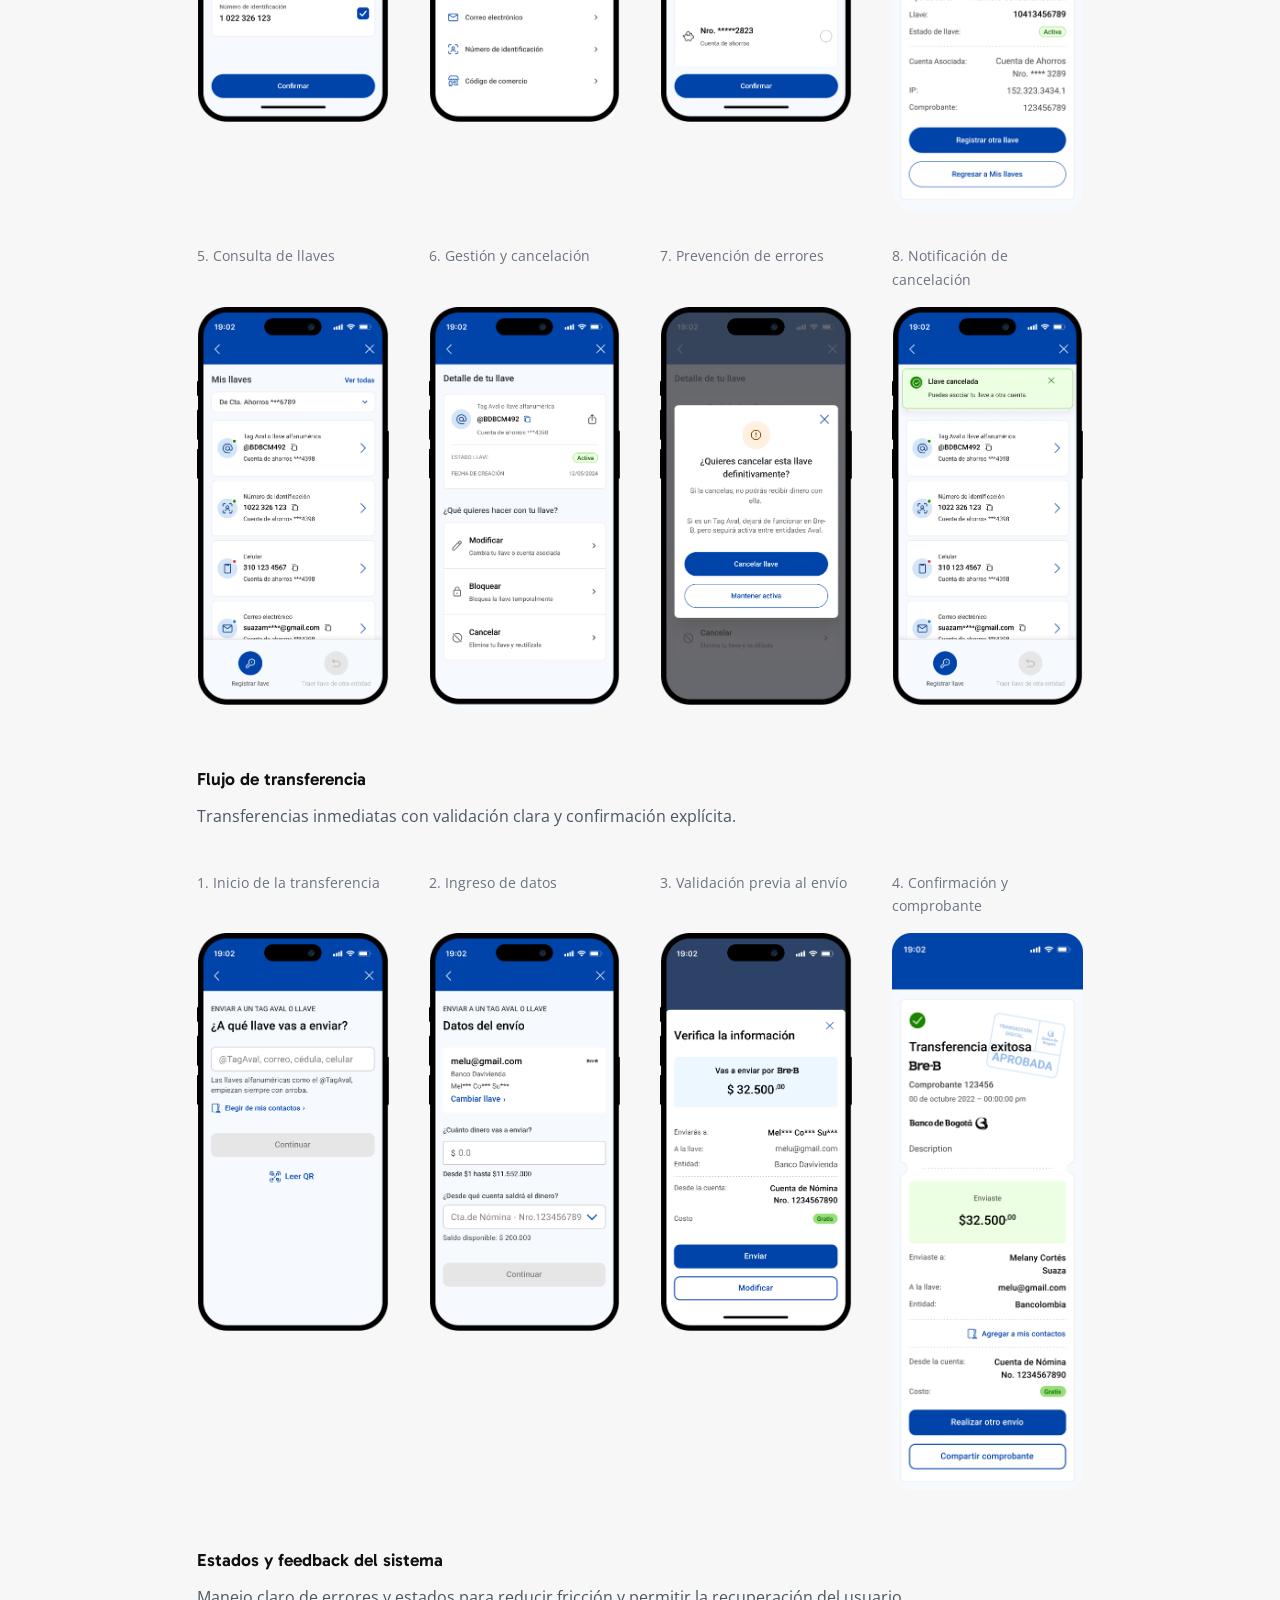
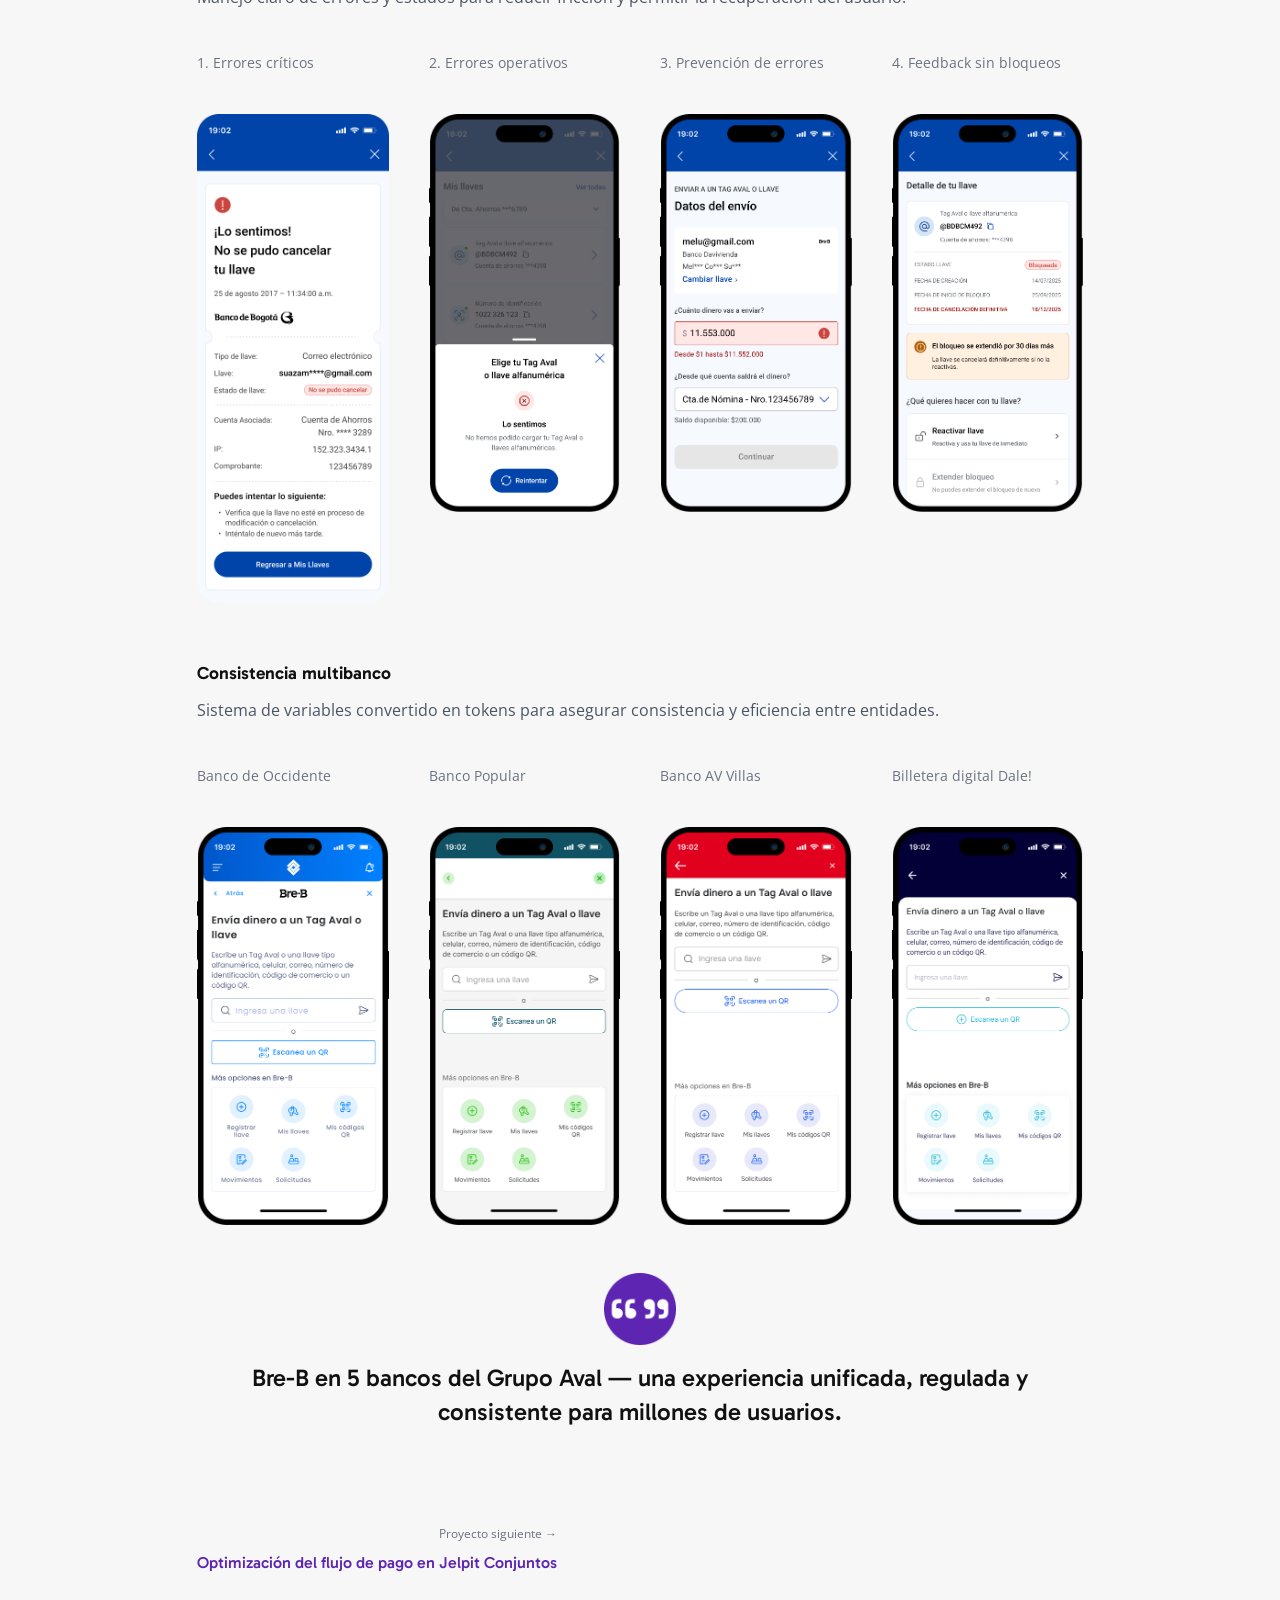
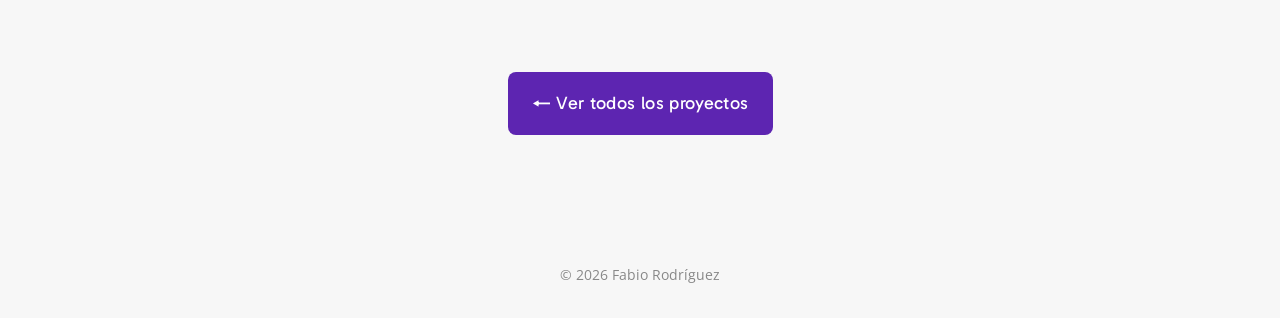
==== commit b64c5e2e: "Add files via upload" ====
--- a/breb.html
+++ b/breb.html
@@ -11,7 +11,6 @@
 </head>
 <body>
 
-  <!-- NAV -->
   <nav>
     <div class="nav-inner">
       <a href="index.html" class="logo">Fabio Rodríguez<span class="punto">.</span></a>
@@ -28,271 +27,237 @@
     </div>
   </nav>
 
-  <!-- PROYECTO -->
-<section class="proyecto">
-  <div class="proyecto-inner">
-
-    <!-- TÍTULO -->
-    <div class="proyecto-header">
-      <p class="breadcrumb">Inicio · Proyectos · Bre-B</p>
-      <h1>Diseño de Bre-B para los 5 bancos del Grupo Aval</h1>
+  <section class="proyecto">
+    <div class="proyecto-inner">
+
+      <div class="proyecto-header">
+        <p class="breadcrumb">Inicio · Proyectos · Bre-B</p>
+        <h1>Diseño de Bre-B para los 5 bancos del Grupo Aval</h1>
+      </div>
+
+      <div class="proyecto-meta">
+        <div><span>Rol</span><strong>UX Designer</strong></div>
+        <div><span>Cliente</span><strong>Grupo Aval</strong></div>
+        <div><span>Plataforma</span><strong>Web y App</strong></div>
+        <div><span>Año</span><strong>2024</strong></div>
+      </div>
+
+      <div class="proyecto-contenido">
+
+        <section>
+          <h2>El reto</h2>
+          <p>Bre-B es la solución de transferencias inmediatas del Banco de la República. El reto era diseñar e integrar este flujo de forma nativa en las apps de los 5 bancos del Grupo Aval — Banco de Bogotá, Banco Popular, Banco AV Villas, Banco de Occidente y Dale! — garantizando una <strong>experiencia consistente</strong> para <strong>millones de usuarios</strong>, cumpliendo la <strong>regulación</strong> y adaptándose a las <strong>guías visuales de cada marca</strong>.</p>
+        </section>
+
+        <section>
+          <h2>Qué hicimos</h2>
+          <p>Llegué al proyecto en la etapa de diseño y producción. Mi trabajo abarcó todo el ciclo desde la investigación hasta el acompañamiento en desarrollo:</p>
+          <ul>
+            <li><strong>Benchmark</strong> de referentes internacionales y análisis de <strong>patrones existentes</strong> en las apps del Grupo Aval</li>
+            <li>Participación en sesiones de <strong>discovery con usuarios</strong></li>
+            <li>Análisis profundo de la <strong>regulación del Banco de la República</strong> y sesiones con <strong>Redeban</strong></li>
+            <li>Diseño del <strong>flujo completo</strong> y sus variantes para <strong>web y app</strong>, adaptado a las guías de cada banco</li>
+            <li><strong>UX Writing</strong> — traducción del lenguaje regulatorio a términos claros en el flujo y en los mensajes de error</li>
+            <li><strong>Pruebas de usuario</strong> para validar confianza, velocidad y usabilidad</li>
+            <li><strong>Alineación con stakeholders</strong> de negocio, tecnología y cada banco</li>
+            <li>Acompañamiento a <strong>desarrollo y QA</strong></li>
+          </ul>
+        </section>
+
+        <section>
+          <h2>Cómo tomamos decisiones</h2>
+          <p>El Grupo Aval definió la arquitectura: un microfront-end unificado que cada banco consumiría de forma independiente. Mi rol no fue decidir esa estructura, sino resolver el diseño dentro de ella de la mejor manera posible.</p>
+          <p>Las decisiones de diseño se basaron en tres fuentes: la regulación del Banco de la República — que dictaba qué información era obligatoria mostrar y cuándo —, los patrones de transferencias que los usuarios ya conocían en las apps existentes, y las pruebas de usuario que validaron que el flujo generaba confianza y era fácil de completar.</p>
+          <p>El mayor reto fue <strong>el lenguaje</strong>: convertir <strong>términos regulatorios complejos</strong> en mensajes claros, especialmente en los <strong>estados de error</strong>, donde la <strong>confianza del usuario</strong> es más frágil.</p>
+        </section>
+
+        <section>
+          <h2>Resultados</h2>
+          <ul>
+            <li>Flujo de Bre-B diseñado e implementado en los <strong>5 bancos del Grupo Aval</strong> en web y app</li>
+            <li>Experiencia unificada que mantiene la <strong>identidad visual de cada banco</strong></li>
+            <li>Sistema de errores claro y empático, con mensajes que guían al usuario a recuperarse sin fricción</li>
+            <li>Base escalable con <strong>tokens reutilizables</strong>, lista para crecer con nuevas funcionalidades regulatorias</li>
+            <li>Flujo validado con <strong>pruebas de usuario</strong> antes de su lanzamiento</li>
+          </ul>
+        </section>
+
+        <section>
+          <h2>Impacto en la experiencia</h2>
+          <ul>
+            <li>Habilitó <strong>transferencias inmediatas interbancarias</strong> para millones de usuarios de los 5 bancos del Grupo Aval</li>
+            <li>Redujo la <strong>curva de aprendizaje</strong> con un flujo familiar, consistente y con retroalimentación clara de errores</li>
+            <li>Dejó una <strong>base escalable con tokens reutilizables</strong>, aplicada posteriormente en otros proyectos del Grupo Aval</li>
+          </ul>
+        </section>
+
+        <section>
+          <h2>Mi rol</h2>
+          <p>Product Designer único responsable del diseño del flujo de punta a punta — desde el <strong>análisis regulatorio</strong> y el <strong>benchmark</strong> hasta las <strong>pruebas de usuario</strong>, el <strong>UX Writing</strong> y el <strong>acompañamiento al equipo de desarrollo en QA</strong>. Trabajé directamente con <strong>equipos de negocio, tecnología</strong> y representantes de cada uno de los 5 bancos del Grupo Aval.</p>
+        </section>
+
+        <section>
+          <h2>Así se ve el flujo en producción</h2>
+          <h4>Entrada y contexto</h4>
+          <p>Introducción clara a un nuevo modelo de transferencias y a la gestión de llaves.</p>
+        </section>
+
+        <div class="row-imagen">
+          <section class="proyecto-imagen">
+            <p>1. Entrada y contexto del flujo</p>
+            <img src="img/breb/breb-1-01-entrada-contexto.png" alt="Entrada y contexto del flujo Bre-B">
+          </section>
+          <section class="proyecto-imagen">
+            <p>2. Primer ingreso sin llaves</p>
+            <img src="img/breb/breb-1-02-primer-ingreso.png" alt="Primer ingreso sin llaves registradas">
+          </section>
+          <section class="proyecto-imagen">
+            <p>3. Explicación contextual (walkthrough)</p>
+            <img src="img/breb/breb-1-03-walkthrough.png" alt="Walkthrough explicativo del flujo Bre-B">
+          </section>
+        </div>
+
+        <section>
+          <h4>Registro y gestión de llaves</h4>
+          <p>Registro, consulta y administración de llaves con acciones claras y reversibles.</p>
+        </section>
+
+        <div class="row-imagen">
+          <section class="proyecto-imagen">
+            <p>1. Registro múltiple</p>
+            <img src="img/breb/breb-2-01-registro-multiple.png" alt="Registro múltiple de llaves Bre-B">
+          </section>
+          <section class="proyecto-imagen">
+            <p>2. Registro unitario – selección de llave</p>
+            <img src="img/breb/breb-2-02-registro-unitario–seleccion.png" alt="Registro unitario — selección de llave">
+          </section>
+          <section class="proyecto-imagen">
+            <p>3. Registro unitario – selección de cuenta</p>
+            <img src="img/breb/breb-2-03-registro-unitario–cuenta.png" alt="Registro unitario — selección de cuenta">
+          </section>
+          <section class="proyecto-imagen">
+            <p>4. Confirmación de registro</p>
+            <img src="img/breb/breb-2-04-confirmacion-registro.png" alt="Confirmación de registro de llave">
+          </section>
+        </div>
+
+        <div class="row-imagen">
+          <section class="proyecto-imagen">
+            <p>5. Consulta de llaves</p>
+            <img src="img/breb/breb-2-05-consulta-llaves.png" alt="Consulta de llaves registradas">
+          </section>
+          <section class="proyecto-imagen">
+            <p>6. Gestión y cancelación</p>
+            <img src="img/breb/breb-2-06-gestion-cancelacion.png" alt="Gestión y cancelación de llaves">
+          </section>
+          <section class="proyecto-imagen">
+            <p>7. Prevención de errores</p>
+            <img src="img/breb/breb-2-07-prevencion-cancelacion.png" alt="Prevención de errores en cancelación">
+          </section>
+          <section class="proyecto-imagen">
+            <p>8. Notificación de cancelación</p>
+            <img src="img/breb/breb-2-08-confirmacion-cancelacion.png" alt="Notificación de cancelación de llave">
+          </section>
+        </div>
+
+        <section>
+          <h4>Flujo de transferencia</h4>
+          <p>Transferencias inmediatas con validación clara y confirmación explícita.</p>
+        </section>
+
+        <div class="row-imagen">
+          <section class="proyecto-imagen">
+            <p>1. Inicio de la transferencia</p>
+            <img src="img/breb/breb-3-01-inicio-transferencia.png" alt="Inicio del flujo de transferencia Bre-B">
+          </section>
+          <section class="proyecto-imagen">
+            <p>2. Ingreso de datos</p>
+            <img src="img/breb/breb-3-02-ingreso-datos.png" alt="Ingreso de datos de la transferencia">
+          </section>
+          <section class="proyecto-imagen">
+            <p>3. Validación previa al envío</p>
+            <img src="img/breb/breb-3-03-validacion-envio.png" alt="Validación previa al envío de la transferencia">
+          </section>
+          <section class="proyecto-imagen">
+            <p>4. Confirmación y comprobante</p>
+            <img src="img/breb/breb-3-04-confirmacion-envio.png" alt="Confirmación y comprobante de transferencia">
+          </section>
+        </div>
+
+        <section>
+          <h4>Estados y feedback del sistema</h4>
+          <p>Manejo claro de errores y estados para reducir fricción y permitir la recuperación del usuario.</p>
+        </section>
+
+        <div class="row-imagen">
+          <section class="proyecto-imagen">
+            <p>1. Errores críticos</p>
+            <img src="img/breb/breb-4-01-error-critico.png" alt="Estados de error crítico en Bre-B">
+          </section>
+          <section class="proyecto-imagen">
+            <p>2. Errores operativos</p>
+            <img src="img/breb/breb-4-02-error-operativo.png" alt="Estados de error operativo en Bre-B">
+          </section>
+          <section class="proyecto-imagen">
+            <p>3. Prevención de errores</p>
+            <img src="img/breb/breb-4-03-prevencion-error.png" alt="Pantallas de prevención de errores">
+          </section>
+          <section class="proyecto-imagen">
+            <p>4. Feedback sin bloqueos</p>
+            <img src="img/breb/breb-4-04-feedback.png" alt="Estados de feedback no bloqueantes">
+          </section>
+        </div>
+
+        <section>
+          <h4>Consistencia multibanco</h4>
+          <p>Sistema de variables convertido en tokens para asegurar consistencia y eficiencia entre entidades.</p>
+        </section>
+
+        <div class="row-imagen">
+          <section class="proyecto-imagen">
+            <p>Banco de Occidente</p>
+            <img src="img/breb/breb-5-01-occidente.png" alt="Implementación Bre-B en Banco de Occidente">
+          </section>
+          <section class="proyecto-imagen">
+            <p>Banco Popular</p>
+            <img src="img/breb/breb-5-02-popular.png" alt="Implementación Bre-B en Banco Popular">
+          </section>
+          <section class="proyecto-imagen">
+            <p>Banco AV Villas</p>
+            <img src="img/breb/breb-5-03-av-villas.png" alt="Implementación Bre-B en Banco AV Villas">
+          </section>
+          <section class="proyecto-imagen">
+            <p>Billetera digital Dale!</p>
+            <img src="img/breb/breb-5-04-dale.png" alt="Implementación Bre-B en Dale!">
+          </section>
+        </div>
+
+      </div>
+
+      <div class="proyecto-quote">
+        <img src="img/comillas.png" alt="comillas" style="width: 72px;">
+        <h3>Bre-B en 5 bancos del Grupo Aval — una experiencia unificada, regulada y consistente para millones de usuarios.</h3>
+      </div>
+
+      <div class="proyecto-nav">
+        <a href="jelpit-opt.html" class="proyecto-nav-siguiente">
+          <span class="nav-label">Proyecto siguiente →</span>
+          <span class="nav-titulo">Optimización del flujo de pago en Jelpit Conjuntos</span>
+        </a>
+      </div>
+
+      <div class="proyecto-cta">
+        <a href="index.html#proyectos" class="btn">← Ver todos los proyectos</a>
+      </div>
+
     </div>
-
-    <!-- META -->
-    <div class="proyecto-meta">
-      <div><span>Rol</span><strong>UX Designer</strong></div>
-      <div><span>Cliente</span><strong>Grupo Aval</strong></div>
-      <div><span>Plataforma</span><strong>Web y App</strong></div>
-      <div><span>Año</span><strong>2024</strong></div>
-    </div>
-
-    <!-- SECCIONES -->
-    <div class="proyecto-contenido">
-
-      <section>
-        <h2>El reto</h2>
-        <p>
-          Bre-B es la solución de transferencias inmediatas del Banco de la República. El reto era diseñar e integrar este flujo de forma nativa en las apps de los 5 bancos del Grupo Aval — Banco de Bogotá, Banco Popular, Banco AV Villas, Banco de Occidente y Dale! — garantizando una experiencia consistente para millones de usuarios, cumpliendo la regulación y adaptándose a las guías visuales de cada marca.
-        </p>
-      </section>
-
-      <section>
-        <h2>Qué hicimos</h2>
-        <p>Llegué al proyecto en la etapa de diseño y producción. Mi trabajo abarcó todo el ciclo desde la investigación hasta el acompañamiento en desarrollo:</p>
-        <ul>
-          <li>Benchmark de referentes internacionales y análisis de patrones existentes en las apps del Grupo Aval</li>
-          <li>Participación en sesiones de discovery con usuarios</li>
-          <li>Análisis profundo de la regulación del Banco de la República y sesiones con Redeban</li>
-          <li>Diseño del flujo completo y sus variantes para web y app, adaptado a las guías de cada banco</li>
-          <li>UX Writing — traducción del lenguaje regulatorio a términos claros en el flujo y en los mensajes de error</li>
-          <li>Pruebas de usuario para validar confianza, velocidad y usabilidad</li>
-          <li>Alineación y comunicación con equipos de negocio, tecnología y cada banco</li>
-          <li>Acompañamiento a desarrollo y QA</li>
-        </ul>
-      </section>
-
-      <section>
-        <h2>Cómo tomamos decisiones</h2>
-        <p>El Grupo Aval definió la arquitectura: un microfront-end unificado que cada banco consumiría de forma independiente. Mi rol no fue decidir esa estructura, sino resolver el diseño dentro de ella de la mejor manera posible.</p>
-        <p>Las decisiones de diseño se basaron en tres fuentes: la regulación del Banco de la República — que dictaba qué información era obligatoria mostrar y cuándo —, los patrones de transferencias que los usuarios ya conocían en las apps existentes, y las pruebas de usuario que validaron que el flujo generaba confianza y era fácil de completar.</p>
-        <p>El mayor reto fue el lenguaje: convertir términos regulatorios complejos en mensajes claros, especialmente en los estados de error, donde la confianza del usuario es más frágil.</p>
-      </section>
-
-      <section>
-        <h2>Resultados</h2>
-        <ul>
-          <li>Flujo de Bre-B diseñado e implementado en los 5 bancos del Grupo Aval en web y app</li>
-          <li>Experiencia unificada que mantiene la identidad visual de cada banco</li>
-          <li>Sistema de errores claro y empático, con mensajes que guían al usuario a recuperarse sin fricción</li>
-          <li>Base escalable con tokens reutilizables, lista para crecer con nuevas funcionalidades regulatorias</li>
-          <li>Flujo validado con pruebas de usuario antes de su lanzamiento</li>
-        </ul>
-      </section>
-
-      <section>
-        <h2>Impacto en la experiencia</h2>
-        <ul>
-          <li>Habilitó transferencias inmediatas interbancarias para millones de usuarios de los 5 bancos del Grupo Aval</li>
-          <li>Redujo la curva de aprendizaje con un flujo familiar, consistente y con retroalimentación clara de errores</li>
-          <li>Dejó una base escalable con tokens reutilizables, aplicada posteriormente en otros proyectos del Grupo Aval</li>
-        </ul>
-      </section>
-
-      <section>
-        <h2>Mi rol</h2>
-        <p>Product Designer único responsable del diseño del flujo de punta a punta — desde el análisis regulatorio y el benchmark hasta las pruebas de usuario, el UX Writing y el acompañamiento al equipo de desarrollo en QA. Trabajé directamente con equipos de negocio, tecnología y representantes de cada uno de los 5 bancos del Grupo Aval.</p>
-      </section>
-
-      <section>
-        <h2>Así se ve el flujo en producción</h2>
-        <h4>Entrada y contexto</h4>
-        <p>Introducción clara a un nuevo modelo de transferencias y a la gestión de llaves.</p>
-      </section>
-
-      <!-- IMAGENES -->
-      <div class="row-imagen">
-        <section class="proyecto-imagen">
-          <p>1. Entrada y contexto del flujo</p>
-          <img src="img/breb/breb-1-01-entrada-contexto.png" alt="Pantallas del proyecto Bre-B">
-        </section>
-
-        <section class="proyecto-imagen">
-          <p>2. Primer ingreso sin llaves</p>
-          <img src="img/breb/breb-1-02-primer-ingreso.png" alt="Pantallas del proyecto Bre-B">
-        </section>
-
-        <section class="proyecto-imagen">
-          <p>3. Explicación contextual (walkthrough)</p>
-          <img src="img/breb/breb-1-03-walkthrough.png" alt="Pantallas del proyecto Bre-B">
-        </section>
-      </div>
-
-      <section>
-        <h4>Registro y gestión de llaves</h4>
-        <p>Registro, consulta y administración de llaves con acciones claras y reversibles.</p>
-      </section>
-
-      <div class="row-imagen">
-
-        <section class="proyecto-imagen">
-          <p>1. Registro múltiple</p>
-          <img src="img/breb/breb-2-01-registro-multiple.png" alt="Pantallas del proyecto Bre-B">
-        </section>
-
-        <section class="proyecto-imagen">
-          <p>2. Registro unitario – selección de llave</p>
-          <img src="img/breb/breb-2-02-registro-unitario–seleccion.png" alt="Pantallas del proyecto Bre-B">
-        </section>
-
-        <section class="proyecto-imagen">
-          <p>3. Registro unitario – selección de cuenta</p>
-          <img src="img/breb/breb-2-03-registro-unitario–cuenta.png" alt="Pantallas del proyecto Bre-B">
-        </section>
-
-        <section class="proyecto-imagen">
-          <p>4. Confirmación de registro</p>
-          <img src="img/breb/breb-2-04-confirmacion-registro.png" alt="Pantallas del proyecto Bre-B">
-        </section>
-
-      </div>
-
-      <div class="row-imagen">
-
-        <section class="proyecto-imagen">
-          <p>5. Consulta de llaves</p>
-          <img src="img/breb/breb-2-05-consulta-llaves.png" alt="Pantallas del proyecto Bre-B">
-        </section>
-
-        <section class="proyecto-imagen">
-          <p>6. Gestión y cancelación</p>
-          <img src="img/breb/breb-2-06-gestion-cancelacion.png" alt="Pantallas del proyecto Bre-B">
-        </section>
-
-        <section class="proyecto-imagen">
-          <p>7. Prevención de errores</p>
-          <img src="img/breb/breb-2-07-prevencion-cancelacion.png" alt="Pantallas del proyecto Bre-B">
-        </section>
-
-        <section class="proyecto-imagen">
-          <p>3. Notificación de cancelación</p>
-          <img src="img/breb/breb-2-08-confirmacion-cancelacion.png" alt="Pantallas del proyecto Bre-B">
-        </section>
-
-      </div>
-
-      <section>
-        <h4>Flujo de transferencia</h4>
-        <p>Transferencias inmediatas con validación clara y confirmación explícita.</p>
-      </section>
-
-      <div class="row-imagen">
-
-        <section class="proyecto-imagen">
-          <p>1. Inicio de la transferencia</p>
-          <img src="img/breb/breb-3-01-inicio-transferencia.png" alt="Pantallas del proyecto Bre-B">
-        </section>
-
-        <section class="proyecto-imagen">
-          <p>2. Ingreso de datos</p>
-          <img src="img/breb/breb-3-02-ingreso-datos.png" alt="Pantallas del proyecto Bre-B">
-        </section>
-
-        <section class="proyecto-imagen">
-          <p>3. Validación previa al envío</p>
-          <img src="img/breb/breb-3-03-validacion-envio.png" alt="Pantallas del proyecto Bre-B">
-        </section>
-
-        <section class="proyecto-imagen">
-          <p>4. Confirmación y comprobante</p>
-          <img src="img/breb/breb-3-04-confirmacion-envio.png" alt="Pantallas del proyecto Bre-B">
-        </section>
-
-      </div>
-
-      <section>
-        <h4>Estados y feedback del sistema</h4>
-        <p>Manejo claro de errores y estados para reducir fricción y permitir la recuperación del usuario.</p>
-      </section>
-
-      <div class="row-imagen">
-
-        <section class="proyecto-imagen">
-          <p>1. Errores críticos</p>
-          <img src="img/breb/breb-4-01-error-critico.png" alt="Pantallas del proyecto Bre-B">
-        </section>
-
-        <section class="proyecto-imagen">
-          <p>2. Errores operativos</p>
-          <img src="img/breb/breb-4-02-error-operativo.png" alt="Pantallas del proyecto Bre-B">
-        </section>
-
-        <section class="proyecto-imagen">
-          <p>3. Prevención de errores</p>
-          <img src="img/breb/breb-4-03-prevencion-error.png" alt="Pantallas del proyecto Bre-B">
-        </section>
-
-        <section class="proyecto-imagen">
-          <p>4. Feedback/estados no bloqueantes</p>
-          <img src="img/breb/breb-4-04-feedback.png" alt="Pantallas del proyecto Bre-B">
-        </section>
-
-        <section>
-        <h4>Consistencia multibanco</h4>
-        <p>Sistema de variables convertido en tokens para asegurar consistencia y eficiencia entre entidades.</p>
-      </section>
-
-      <div class="row-imagen">
-
-        <section class="proyecto-imagen">
-          <p>Banco de Occidente</p>
-          <img src="img/breb/breb-5-01-occidente.png" alt="Pantallas del proyecto Bre-B">
-        </section>
-
-        <section class="proyecto-imagen">
-          <p>Banco Popular</p>
-          <img src="img/breb/breb-5-02-popular.png" alt="Pantallas del proyecto Bre-B">
-        </section>
-
-        <section class="proyecto-imagen">
-          <p>Banco AV Villas</p>
-          <img src="img/breb/breb-5-03-av-villas.png" alt="Pantallas del proyecto Bre-B">
-        </section>
-
-        <section class="proyecto-imagen">
-          <p>Billetera digital Dale!</p>
-          <img src="img/breb/breb-5-04-dale.png" alt="Pantallas del proyecto Bre-B">
-        </section>
-
-      </div>
-
-    </div>
-
-    <div class="proyecto-quote">
-      <img src="img/comillas.png" alt="comillas" style="width: 72px;">
-      <h3>Bre-B en 5 bancos del Grupo Aval — una experiencia unificada, regulada y consistente para millones de usuarios.</h3>
-    </div>
-
-    <!-- CTA -->
-    <div class="proyecto-cta">
-      <a href="index.html#proyectos" class="btn">← Ver todos los proyectos</a>
-    </div>
-
-  </div>
-</section>
-
-  <!-- FOOTER -->
+  </section>
+
   <footer>
     <p>© 2026 Fabio Rodríguez</p>
   </footer>
 
-  <script>
-    function toggleMenu() {
-      const menu = document.getElementById('nav-menu');
-      const btn = document.getElementById('menu-btn');
-      menu.classList.toggle('abierto');
-      btn.classList.toggle('activo');
-    }
-  </script>
+  <script src="scripts.js"></script>
 
 </body>
 </html>
--- a/estilos.css
+++ b/estilos.css
@@ -492,6 +492,10 @@
   gap: 1rem;
 }
 
+.resultados-grid--2 {
+  grid-template-columns: repeat(2, 1fr);
+}
+
 .resultados-grid--4 {
   grid-template-columns: repeat(4, 1fr);
 }
@@ -651,6 +655,80 @@
   margin-bottom: 1.5rem;
   font-size: 1.1rem;
 }
+
+/* LIGHTBOX */
+.lightbox-overlay {
+  display: none;
+  position: fixed;
+  top: 0;
+  left: 0;
+  width: 100%;
+  height: 100%;
+  background: rgba(0, 0, 0, 0.85);
+  z-index: 1000;
+  align-items: center;
+  justify-content: center;
+  cursor: pointer;
+}
+
+.lightbox-overlay.activo {
+  display: flex;
+}
+
+.lightbox-overlay img {
+  max-width: 90vw;
+  max-height: 90vh;
+  object-fit: contain;
+  border-radius: 8px;
+  cursor: default;
+}
+
+/* NAVEGACIÓN ENTRE PROYECTOS */
+.proyecto-nav {
+  margin-top: 4rem;
+  padding-top: 2rem;
+  border-top: 0.5px solid var(--color-border-tertiary);
+  display: flex;
+  justify-content: space-between;
+  gap: 2rem;
+}
+
+.proyecto-nav-anterior {
+  display: flex;
+  flex-direction: column;
+  gap: 4px;
+  text-decoration: none;
+  text-align: left;
+  max-width: 45%;
+}
+
+.proyecto-nav-siguiente {
+  display: flex;
+  flex-direction: column;
+  gap: 4px;
+  text-decoration: none;
+  text-align: right;
+  max-width: 45%;
+}
+
+.nav-label {
+  font-size: 12px;
+  color: #6B7280;
+  font-family: var(--fuente-cuerpo);
+}
+
+.nav-titulo {
+  font-family: var(--fuente-titulo);
+  font-size: 16px;
+  font-weight: 500;
+  color: var(--acento);
+}
+
+.proyecto-nav-siguiente:hover .nav-titulo,
+.proyecto-nav-anterior:hover .nav-titulo {
+  opacity: 0.75;
+}
+
 
 /* RESPONSIVE */
 @media (max-width: 768px) {
@@ -749,6 +827,10 @@
     flex-wrap: wrap;
   }
 
+  .row-imagen--vertical {
+    flex-direction: column;
+  }
+
   .row-imagen .proyecto-imagen {
     flex: 1 1 calc(50% - 20px);
   }
@@ -772,6 +854,10 @@
     grid-template-columns: 1fr;
   }
 
+  .resultados-grid--2 {
+    grid-template-columns: 1fr;
+  }
+
   .resultados-grid--4 {
     grid-template-columns: 1fr;
   }
@@ -786,4 +872,19 @@
     width: 100%;
   }
 
+  .proyecto-nav {
+    flex-direction: column;
+    gap: 1.5rem;
+  }
+
+  .proyecto-nav-anterior {
+    max-width: 100%;
+    text-align: left;
+  }
+
+  .proyecto-nav-siguiente {
+    max-width: 100%;
+    text-align: right;
+  }
+
 }
